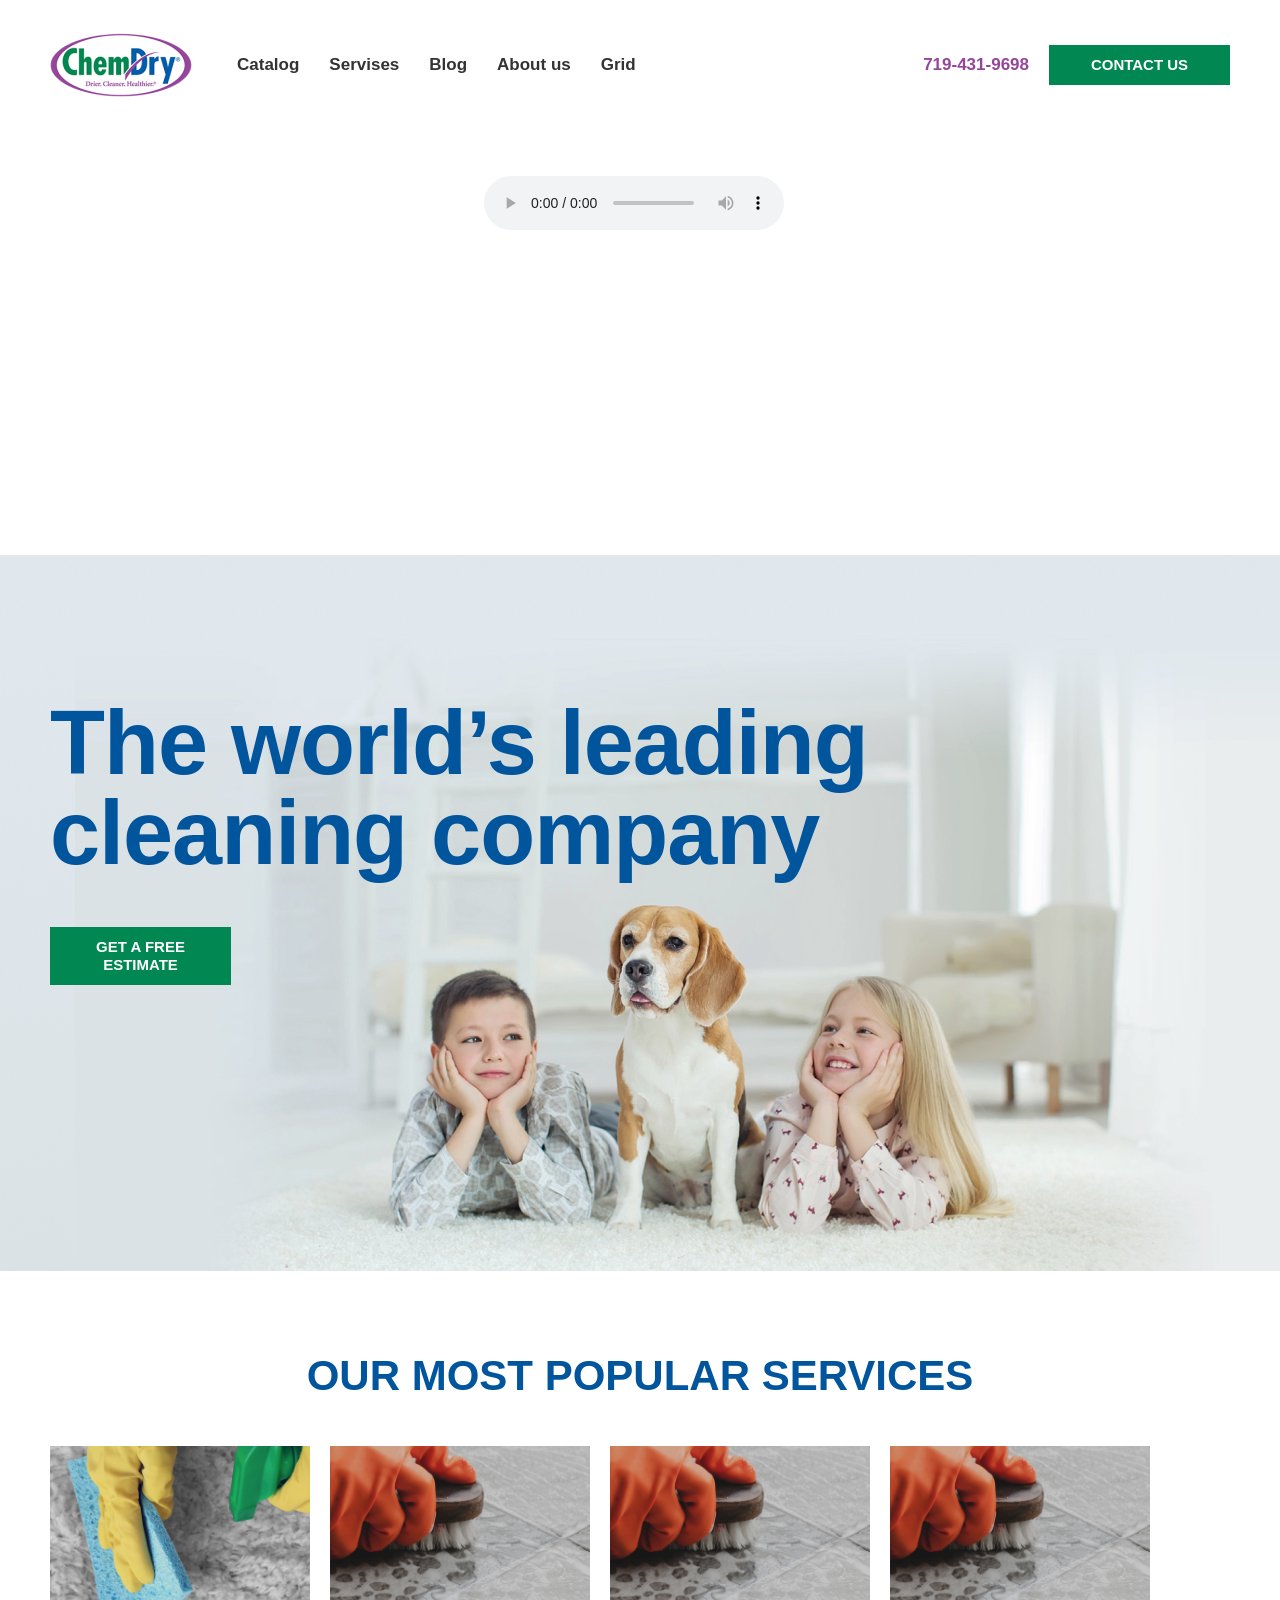
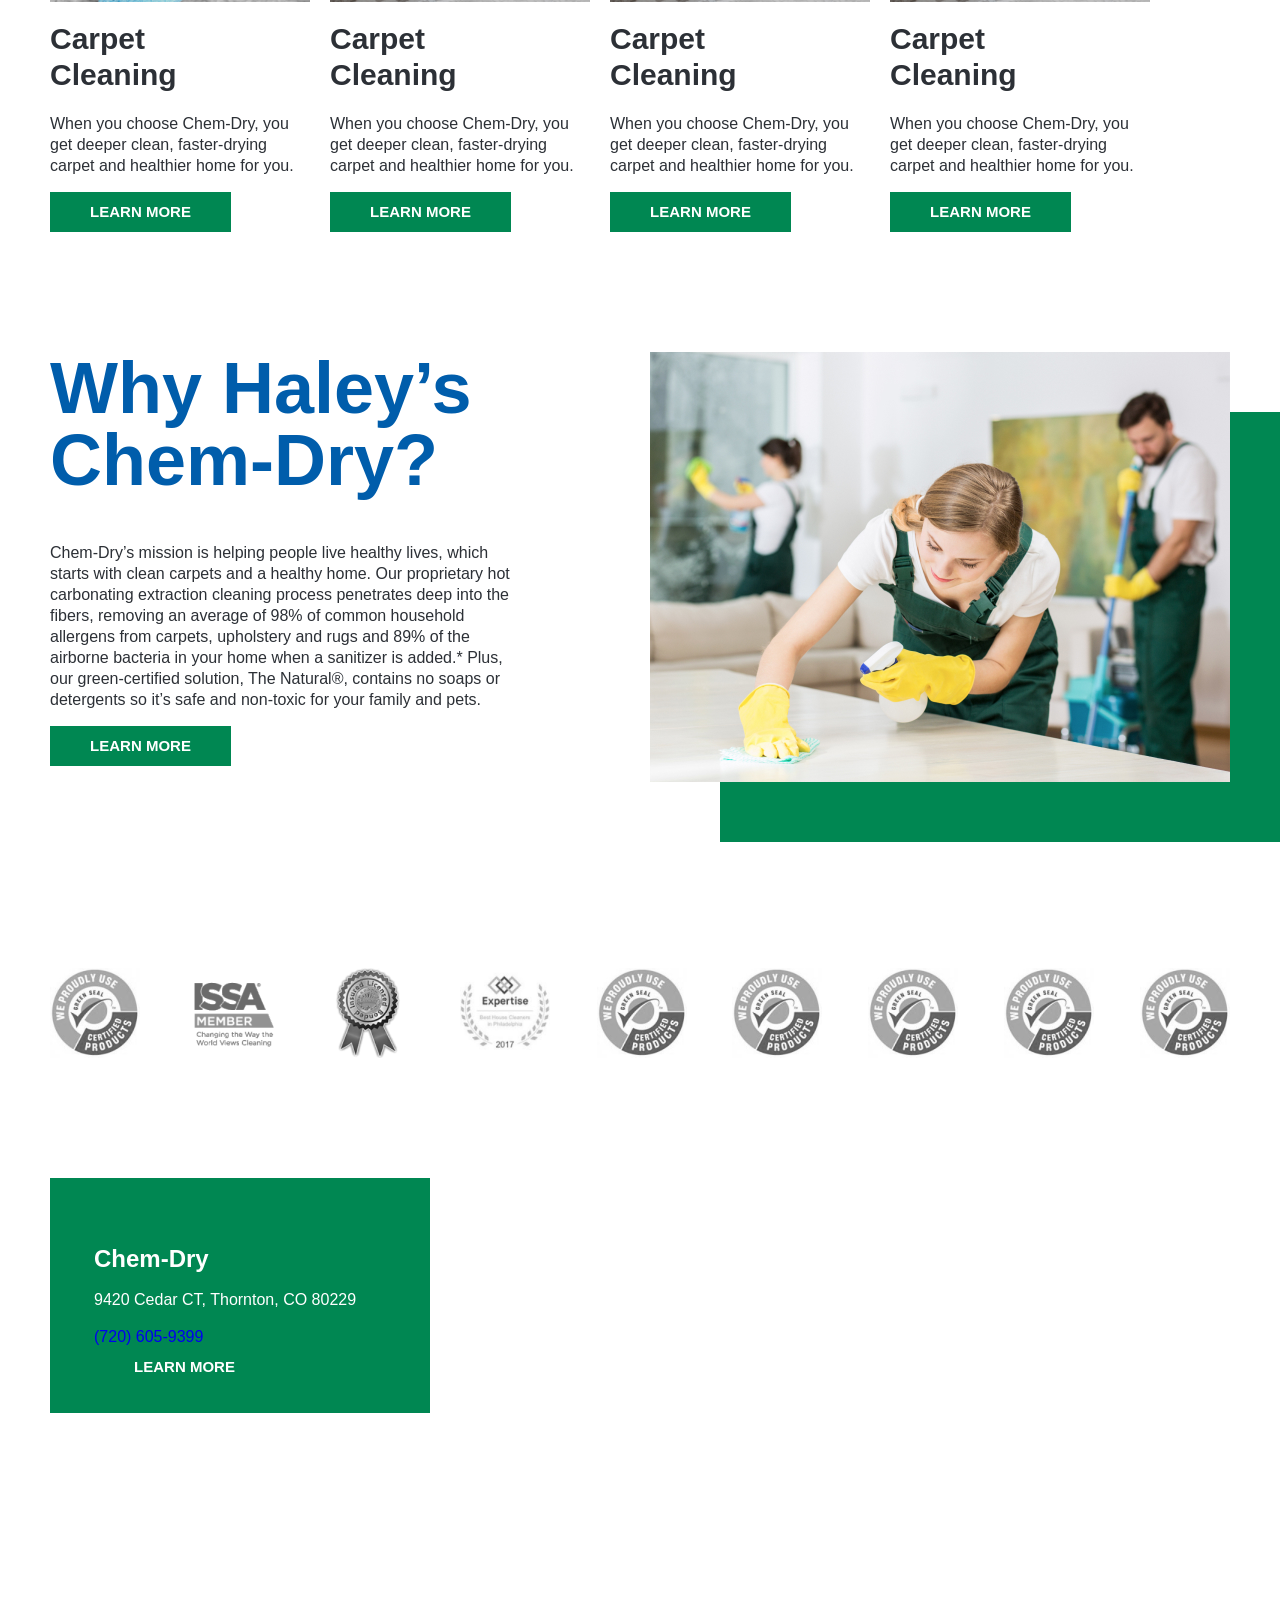
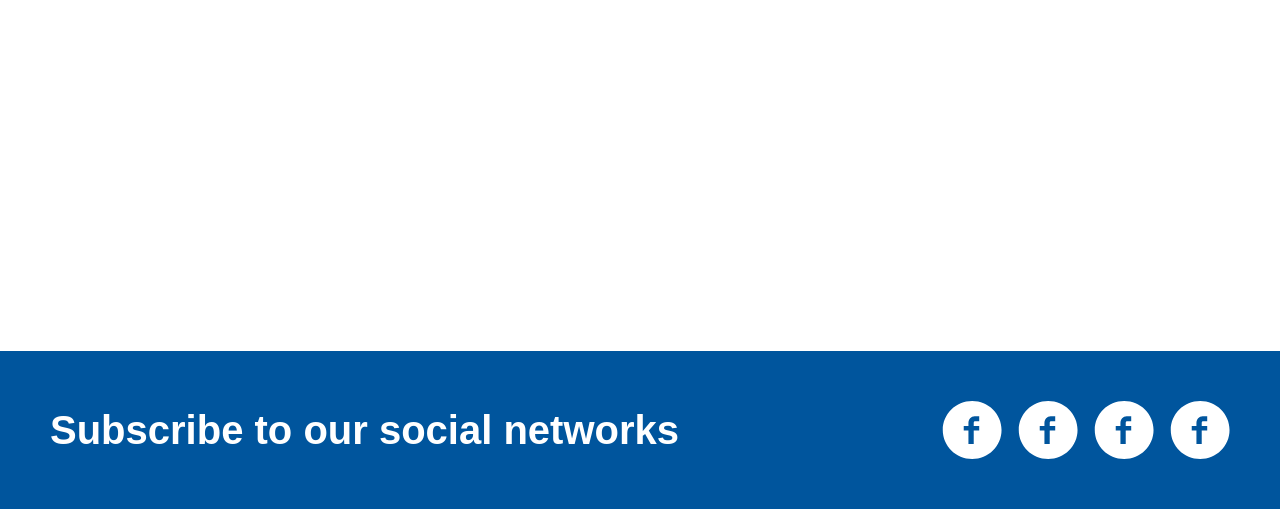
==== index.html @ 9392863a "Pages" ====
<!doctype html>
<html lang="en" class="no-js">
  <head>
    <meta charset="utf-8">
    <meta name="viewport" content="width=device-width">
    <meta name="google" content="notranslate">
    <meta name="format-detection" content="telephone=no">
    <title>DL Academy Проект учебный Верстка Тольятти</title>
    <meta name="description" content="Верстка выполнена студентами самостоятельно с помощью технологий HTML, Scss, Js, Gulp">
    <meta name="keywords" content="Frontend, javascript, gulp, css, html, scss, svg, animation">
    <script>
      var docElement = document.documentElement;
      docElement.className = docElement.className.replace(/\bno-js\b/, '') + ' js';
    </script>
    
    <link rel="stylesheet" href="css/style.min.css?v=1667316210185">

  </head>
  <body>
    
    
    
	<header class="header container">
    <a href="/">
        <img src="img/logo.png" alt="">
    </a>
    <nav class="header__menu">
        <ul class="undotted header__list">
            <li>
                <a href="#" class="header__link">Catalog</a>
            </li>
            <li>
                <a href="#">Servises</a>
            </li>
            <li>
                <a href="#">Blog</a>
            </li>
            <li>
                <a href="#">About us</a>
            </li>
            <li>
                <a href="">Grid</a>
            </li>
        </ul>
    </nav>
    <a href="tel:7194319698" class="header__phone">719-431-9698</a>
    <a href="contact.html" class="button">Contact Us</a>

    <div class="humburger">
        <svg width="24" height="16" viewBox="0 0 24 16" fill="none" xmlns="http://www.w3.org/2000/svg">
            <path d="M0 16H24V13.3333H0V16ZM0 9.33333H24V6.66667H0V9.33333ZM0 0V2.66667H24V0H0Z" fill="#95459A"/>
        </svg>            
    </div>
    
</header>

<div class="mobile-header">

    <div class="mobile-header__wrapper">
        <a href="/">
            <img src="img/logo.png" alt="">
        </a>
        <nav class="mobile-header__menu">
            <ul class="undotted mobile-header__list">
                <li>
                    <a href="#" class="mobile-header__link">Catalog</a>
                </li>
                <li>
                    <a href="#" class="mobile-header__link">Servises</a>
                </li>
                <li>
                    <a href="#" class="mobile-header__link">Blog</a>
                </li>
                <li>
                    <a href="#" class="mobile-header__link">About us</a>
                </li>
            </ul>
        </nav>
        <a href="tel:7194319698" class="mobile-header__phone">719-431-9698</a>
        <a href="contact.html" class="button">Contact Us</a>
    </div>

    <div class="mobile-header__close">
        <svg width="20" height="20" viewBox="0 0 20 20" fill="none" xmlns="http://www.w3.org/2000/svg">
            <path d="M19.3334 2.54663L17.4534 0.666626L10.0001 8.11996L2.54675 0.666626L0.666748 2.54663L8.12008 9.99996L0.666748 17.4533L2.54675 19.3333L10.0001 11.88L17.4534 19.3333L19.3334 17.4533L11.8801 9.99996L19.3334 2.54663Z" fill="white"/>
            </svg>
            
    </div>

</div>





  <video width="480" height="100" autoplay>
	<source src="./SkyAndCloudsh264.mp4" type="mp4;">
	<source src="https://site.ru/download/video.mov" type="video/mov">
	<source src="https://site.ru/download/video.webm" type="video/webm">
	Тег video не поддерживается вашим браузером.
  </video>
  <audio controls>
	<source src="./audio/audio.mp3" type="audio/mpeg">
	Тег audio не поддерживается вашим браузером.
  </audio>
  <iframe width="560" height="315" src="https://www.youtube.com/embed/_wCXtQcU_6E" title="YouTube video player" frameborder="0" allow="accelerometer; autoplay; clipboard-write; encrypted-media; gyroscope; picture-in-picture" allowfullscreen></iframe>
	<main>
		<section class="banner">
			<div class="container">
				<h1 class="banner-title">The world’s leading cleaning company</h1>
				<button class="button button-secondary banner-js">Get a Free Estimate</button>
			</div>
			
		</section>

		<section class="services container">
			<h2 class="services-title">OUR MOST POPULAR SERVICES</h2>
			<ul class="services-list undotted">
				<li class="services-item">
    <div class="services__img-wrapper">
        <img class="services__img" src="img/services/service1.jpg" alt="">
    </div>
    
    <h3 class="services-heading">Carpet Cleaning</h3>
    <p>When you choose Chem-Dry, you get deeper clean, faster-drying carpet and healthier home for you.
    </p>
    <a href="#" class="button">Learn More</a>
</li>
				<li class="services-item">
    <div class="services__img-wrapper">
        <img class="services__img" src="img/services/service2.jpg" alt="">
    </div>
    
    <h3 class="services-heading">Carpet Cleaning</h3>
    <p>When you choose Chem-Dry, you get deeper clean, faster-drying carpet and healthier home for you.
    </p>
    <a href="#" class="button">Learn More</a>
</li>
				<li class="services-item">
    <div class="services__img-wrapper">
        <img class="services__img" src="img/services/service2.jpg" alt="">
    </div>
    
    <h3 class="services-heading">Carpet Cleaning</h3>
    <p>When you choose Chem-Dry, you get deeper clean, faster-drying carpet and healthier home for you.
    </p>
    <a href="#" class="button">Learn More</a>
</li>
				<li class="services-item">
    <div class="services__img-wrapper">
        <img class="services__img" src="img/services/service2.jpg" alt="">
    </div>
    
    <h3 class="services-heading">Carpet Cleaning</h3>
    <p>When you choose Chem-Dry, you get deeper clean, faster-drying carpet and healthier home for you.
    </p>
    <a href="#" class="button">Learn More</a>
</li>
				
			</ul>
		</section>
		<section class="container about">
			<div class="about-wrapper">
				<h2 class="about-title">Why Haley’s Chem-Dry?</h2>
				<p>Chem-Dry’s mission is helping people live healthy lives, which starts with clean carpets and a healthy
					home.
					Our proprietary hot carbonating extraction cleaning process penetrates deep into the fibers, removing an
					average
					of 98% of common household allergens from carpets, upholstery and rugs and 89% of the airborne bacteria
					in your
					home when a sanitizer is added.* Plus, our green-certified solution, The Natural®, contains no soaps or
					detergents so it’s safe and non-toxic for your family and pets.</p>
				<a href="#" class="button">Learn More</a>
			</div>
			<picture class="about-img">
				<source srcset="img/about-mobile.jpg, img/about-mobile-2x.jpg 2x" media="(max-width:767px)">
				<source srcset="img/about.jpg, img/about2x.jpg 2x" media="(max-width:1023px)">
				<source srcset="img/about.jpg, img/about2x.jpg 2x">
				<img src="img/about.jpg" srcset="img/about.jpg" alt="Chem-Dry’s mission is helping people live healthy lives, which starts with clean carpets and a healthy home.">
			</picture>
			
		</section>

		<section class="awards container">
			<h2 class="hidden">Awards</h2>
			<ul class="undotted awards-list">
				<li>
					<img src="img/awards/brand1.png" alt="Name of company ...">
				</li>
				<li>
					<img src="img/awards/brand2.png" alt="Name of company ...">
				</li>
				<li>
					<img src="img/awards/brand3.png" alt="Name of company ...">
				</li>
				<li>
					<img src="img/awards/brand4.png" alt="Name of company ...">
				</li>
				<li>
					<img src="img/awards/brand1.png" alt="Name of company ...">
				</li>
				<li>
					<img src="img/awards/brand1.png" alt="Name of company ...">
				</li>
				<li>
					<img src="img/awards/brand1.png" alt="Name of company ...">
				</li>
				<li>
					<img src="img/awards/brand1.png" alt="Name of company ...">
				</li>
				<li>
					<img src="img/awards/brand1.png" alt="Name of company ...">
				</li>
			</ul>
		</section>
	</main>

  <article class="map">
    <div class="container">
        <div class="map-wrapper">
            <h2>Chem-Dry</h2>
            <p>9420 Cedar CT, Thornton, CO 80229</p>
            <a href="tel:7206059399">(720) 605-9399</a>
            <a href="#" class="button button-secondary">Learn More</a>
        </div>
        
    </div>
    
    <iframe src="https://yandex.ru/map-widget/v1/?um=constructor%3A1506ad5c35d73c34fd854c802fcb09a87e5e4b16d029e3275f307c624e42592e&amp;source=constructor" width="500" height="400" frameborder="0"></iframe>
</article>

  <footer class="footer">
  <div class="container footer-wrapper">
    <p>Subscribe to our social networks</p>
    <ul class="undotted footer-social">
      <li>
        <a href="#">
          <img src="img/fb.svg" alt="">
        </a>
      </li>
      <li>
        <a href="#">
          <img src="img/fb.svg" alt="">
        </a>
      </li>
      <li>
        <a href="#">
          <img src="img/fb.svg" alt="">
        </a>
      </li>
      <li>
        <a href="#">
          <img src="img/fb.svg" alt="">
        </a>
      </li>
    </ul>
  </div>
  
</footer>


	<section class="popup">
		<h2 class="hidden">Modal Block</h2>
		<form action="#" class="popup-form">
			<div class="field-2-column">
				<div class="label-wrapper">
					<label for="input-name" class="">Name</label>
					<input type="text" id="input-name" class="" placeholder="Ivan Ivanov">
				</div>
				<div class="label-wrapper">
					<label for="input-phone" class="">Phone</label>
					<input type="tel" id="input-phone" class="">
				</div>
			</div>

			<label class="label-wrapper">
				<span>E-mail</span>
				<input type="email" class="" disabled="disabled">
			</label>


			<div class="label-wrapper">
				<label for="textarea">Message</label>
				<textarea name="" id="textarea" cols="30" rows="10"></textarea>
			</div>

			<button type="submit" class="button">SUBMIT</button>

			<button class="popup-close">
				<svg aria-label="close-btn" width="15" height="15" viewBox="0 0 15 15" fill="none" xmlns="http://www.w3.org/2000/svg">
				<path d="M2.21902 14.6113C1.70029 15.1295 0.893368 15.1295 0.374636 14.6113C0.11527 14.3522 -6.13512e-07 14.0355 -5.9841e-07 13.69C-5.83308e-07 13.3445 0.11527 13.0278 0.374636 12.7687L5.64841 7.5L0.374637 2.23127C0.115271 1.97215 -7.23629e-08 1.65547 -5.72611e-08 1.30998C-4.21593e-08 0.964491 0.115271 0.647806 0.374637 0.388689C0.893369 -0.129545 1.70029 -0.129545 2.21902 0.388689L7.4928 5.65738L12.7666 0.38869C13.2853 -0.129545 14.0922 -0.129545 14.611 0.38869C15.1297 0.906924 15.1297 1.71304 14.611 2.23127L9.33718 7.5L14.611 12.7687C15.1297 13.287 15.1297 14.0931 14.611 14.6113C14.0922 15.1295 13.2853 15.1295 12.7666 14.6113L7.4928 9.34258L2.21902 14.6113Z" fill="#121212"/>
				</svg>
			</button>
		</form>
		
	</section>


    <script src="js/app.js" defer="defer"></script>
  </body>
</html>
---- css/style.min.css ----
html{-webkit-text-size-adjust:none;-moz-text-size-adjust:none;text-size-adjust:none;-webkit-tap-highlight-color:transparent;box-sizing:border-box}*,:after,:before{box-sizing:inherit}body,html{-webkit-font-smoothing:antialiased;-moz-osx-font-smoothing:grayscale;background-color:#fff;color:#151515;font-family:system-ui,-apple-system,BlinkMacSystemFont,Segoe UI,Roboto,Helvetica Neue,Helvetica,Arial,sans-serif,Apple Color Emoji,Segoe UI Emoji,Segoe UI Symbol;height:100%;margin:0;min-height:100%}*{box-sizing:border-box}body{color:#2c3036;font-family:Lato Ps,Arial,sans-serif;font-size:16px;font-weight:400;line-height:21px}img{display:block;max-width:100%}a{text-decoration:none}.container{margin:0 auto;max-width:1180px}@media screen and (max-width:1023px){.container{padding:0 20px}}.undotted{list-style-type:none;margin:0;padding:0}.hidden{font-size:0;line-height:0;width:0}.button{background:#008752;border:none;color:#fff;cursor:pointer;display:block;font-size:15px;font-weight:700;line-height:18px;padding:11px;text-align:center;text-transform:uppercase;transition:.4s;width:181px}.button:hover{background:#26cd8b}.button:active{background:#005232}.button .button-secondary{background:#95459a}.label-wrapper span,label,legend{color:#6b6a6a;font-size:18px;line-height:22px;margin-bottom:6px}input,textarea{background:transparent;border:2px solid #777;color:#797979;font-size:16px;line-height:24px;outline:none;padding:13px 20px;resize:none}input:focus,textarea:focus{border-color:rgba(255,182,18,.5)}input:disabled,textarea:disabled{opacity:.5}textarea{max-height:101px}fieldset{border:none;padding:0}.field-2-column{display:flex;justify-content:space-between}.field-2-column .label-wrapper{width:280px}.label-wrapper{display:flex;flex-direction:column;margin-bottom:20px}.label-wrapper:focus-within label,.label-wrapper:focus-within span{color:#ffb612}.contact-list{display:flex;margin-bottom:20px}input[type=checkbox],input[type=radio]{display:none}.checkbox-label,.radio-label{cursor:pointer;margin-right:33px;padding-left:30px;position:relative}.checkbox-label:after,.checkbox-label:before,.radio-label:after,.radio-label:before{content:"";display:block;position:absolute}.checkbox-label:before:before,.radio-label:before{background:transparent;border:2px solid #777;height:21px;left:0;top:-2px;width:21px}.radio-label:before{background:#fff;border-radius:50%}.checkbox-label:after,.radio-label:after{background:#95459a;height:15px;left:5px;opacity:0;top:3px;width:15px}.radio-label:after{border-radius:50%}.checkbox-input:checked+.checkbox-label:after,.radio-input:checked+.radio-label:after{opacity:1}.checkbox-input:disabled+.checkbox-label,.checkbox-input:disabled+.checkbox-label:before,.radio-input:disabled+.radio-label,.radio-input:disabled+.radio-label:before{opacity:.5}.footer{background:#00559d;color:#fff;font-size:40px;font-weight:900;line-height:130%}.footer p{margin:0}.footer .footer-wrapper{align-items:center;display:flex;justify-content:space-between;padding:50px 0}.footer .footer-social{display:flex}.footer .footer-social li{margin-left:16px}.header{align-items:center;display:flex;gap:20px;margin-bottom:33px;margin-top:33px}@media screen and (max-width:768px){.header{justify-content:space-between}}.header__menu{margin:0 auto 0 25px}@media screen and (max-width:768px){.header__menu{display:none}}.header__menu a{color:#333;margin-right:30px}.header__list,.mobile-header__list,.mobile-header__phone{display:flex;font-size:17px;font-weight:700;line-height:20px}.header__phone{color:#95459a;font-size:17px;font-weight:800;line-height:20px}@media screen and (max-width:768px){.header .button{display:none}}.humburger{display:none}@media screen and (max-width:768px){.humburger{display:block}}.mobile-header{background:rgba(149,69,154,.9);display:none;height:100%;left:0;position:fixed;top:0;transform:translateX(-1000px);transition:.4s;width:100%}.mobile-header__open{display:block;transform:translateX(0)}.mobile-header__close{position:absolute;right:10%;top:24px}.mobile-header__wrapper{background:#eee;box-shadow:3px 0 6px rgba(0,0,0,.25);display:flex;flex-direction:column;height:100%;padding:20px;width:80%}.mobile-header__menu{margin:25px 0 auto}.mobile-header__list{display:flex;flex-direction:column;font-size:20px;line-height:24px}.mobile-header__list li{margin-bottom:25px}.map{overflow:hidden;position:relative}.map .container{padding:40px 0 133px}.map-wrapper{background:#008752;color:#fff;padding:50px 44px 26px;position:relative;width:380px;z-index:1}.map-img{left:0;position:absolute;top:0;width:100%}.grid{display:grid;grid-template-columns:repeat(10,1fr);grid-template-rows:repeat(6,150px)}.grid__box{align-items:center;color:#fff;display:flex;justify-content:center}.grid__box_1{background:#a322f1;grid-column:1/6;grid-row:1/3}.grid__box_2{background:#c4c4c4;grid-column:6/11;grid-row:1/3}.grid__box_3{background:#22ccf1;grid-column:1/3;grid-row:3/4}.grid__box_4{background:#f19e22;grid-column:3/8;grid-row:3/4}.grid__box_5{background:#ef6a6a;grid-column:8/11;grid-row:3/7}.grid__box_6{background:#008752;grid-column:1/8;grid-row:4/7}.svg{bottom:50px;cursor:pointer;position:fixed;right:50px}.svg .eye-one,.svg .eye-one_mini,.svg .eye-two,.svg .eye-two_mini,.svg .eyebrow-one,.svg .eyebrow-two{transition:.4s}.svg:hover .eyebrow-one{transform:translateY(-1px)}.svg:hover .eye-one,.svg:hover .eye-one_mini,.svg:hover .eye-two,.svg:hover .eye-two_mini{transform:translateY(2px)}.svg:active .eyebrow-one{transform:translateY(1px)}.svg:active .eyebrow-two{transform:translateY(-2px)}.svg:active .eye-one,.svg:active .eye-one_mini{transform:translate(-4px,-2px)}.svg:active .eye-two,.svg:active .eye-two_mini{transform:translateY(-2px)}@-webkit-keyframes chat{to{max-height:500px}}@keyframes chat{to{max-height:500px}}.chat{background:#fff;bottom:100px;box-shadow:0 0 30px rgba(0,0,0,.35);height:488px;overflow:hidden;position:fixed;right:50px;width:300px}.chat__header{background:#f6f6f8;border-bottom:1px solid #d9d9d8;padding:15px;position:relative;position:absolute;width:100%}.chat__title{color:#27253f;font-size:18px;font-weight:700;line-height:22px;margin:0}.chat__desc{color:#6b6a6a;font-size:12px;line-height:14px}.chat__close{position:absolute;right:15px;top:15px}.chat__content{display:flex;flex-direction:column;height:100%;justify-content:flex-end}.chat__message-container{-webkit-animation:chat 2s forwards;animation:chat 2s forwards;max-height:0}.chat__message-container:first-child{-webkit-animation-delay:1s;animation-delay:1s}.chat__message-container:nth-child(2){-webkit-animation-delay:2s;animation-delay:2s}.chat__message-container:nth-child(3){-webkit-animation-delay:3s;animation-delay:3s}.chat__message-container:nth-child(4){-webkit-animation-delay:4s;animation-delay:4s}.chat__message-container:nth-child(5){-webkit-animation-delay:5s;animation-delay:5s}.chat__message-container:nth-child(6){-webkit-animation-delay:6s;animation-delay:6s}.chat__message-container:nth-child(7){-webkit-animation-delay:7s;animation-delay:7s}.chat__message-container:nth-child(8){-webkit-animation-delay:8s;animation-delay:8s}.chat__message{border-radius:10px;color:#27253f;font-size:14px;line-height:17px;padding:8px 10px;position:relative;width:75%}.chat__message:after{bottom:0;content:"";display:block;height:10px;position:absolute;width:10px}.chat__message_right{background:#2198f4;color:#fff;margin:0 15px 15px auto}.chat__message_right:after{background:url(../img/blue-tail.png) no-repeat;right:-6px}.chat__message_left{background:#e4e3e8;margin:0 auto 15px 15px}.chat__message_left:after{background:url(../img/gray-tail.png) no-repeat;left:-6px}.contact-title{color:#00559d;font-size:50px;font-weight:900;line-height:97.2%;margin:15px 0 60px;text-align:center}.contact-form{background:#eee;margin:0 auto 80px;padding:50px 100px;width:780px}.banner{background-color:#e0e7ed;background-image:url(../img/fon.jpg);background-position:50%;background-repeat:no-repeat;margin-bottom:80px;padding:143px 0 286px}@media screen and (max-width:1023px){.banner{padding:57px 0 285px}}@media screen and (max-width:767px){.banner{padding:55px 0 376px}}.banner-title{color:#00559d;font-size:90px;font-weight:900;letter-spacing:-1px;line-height:100%;margin:0 0 49px;width:80%}@media screen and (max-width:1023px){.banner-title{font-size:60px;line-height:100%}}@media screen and (max-width:767px){.banner-title{font-size:36px;line-height:110%}}.services{margin-bottom:110px}.services-title{color:#00559d;font-size:42px;font-weight:700;line-height:50px;text-align:center;text-transform:uppercase}@media screen and (max-width:1023px){.services-title{font-size:36px;line-height:43px}}@media screen and (max-width:767px){.services-title{font-size:24px;line-height:29px}}.services__img-wrapper{overflow:hidden;padding-bottom:60%;position:relative}.services__img{left:50%;min-height:100%;position:absolute;top:50%;transform:translate(-50%,-50%);width:100%}.services-list{display:flex;margin:0 -10px}@media screen and (max-width:767px){.services-list{flex-wrap:wrap}}.services-item{max-width:280px;padding:10px}@media screen and (max-width:767px){.services-item{max-width:50%}}.services-heading{color:#2c3036;font-size:30px;font-weight:700;line-height:36px;margin:19px 0 20px;width:70%}.about{align-items:flex-start;display:flex;justify-content:space-between;margin-bottom:186px;position:relative}.about-img{box-shadow:70px 60px 0 #008752}.about-title{color:#005dab;font-size:72px;font-weight:900;line-height:100%;margin:0 0 46px}.about-wrapper{max-width:480px}.about-img{z-index:1}.awards{margin-bottom:80px}.awards-list{display:flex;justify-content:space-between}.popup{align-items:center;background:rgba(149,69,154,.9);bottom:0;display:none;justify-content:center;left:0;position:fixed;right:0;top:0;z-index:2}.popup-open{display:flex}.popup-form{background:#eee;padding:50px;position:relative;width:680px}.popup-close{background:transparent;border:none;cursor:pointer;position:absolute;right:15px;top:15px}@media screen and (min-width:1024px){.about-wrapper{max-width:480px}}@media screen and (min-width:768px) and (max-width:1023px){.about-img{width:45%}.about-wrapper{width:55%}}@media screen and (max-width:1023px){.awards-list{flex-wrap:wrap;justify-content:center;margin:0 -20px}.awards-list li{margin:20px}}@media screen and (max-width:767px){.about{flex-direction:column}.about-wrapper{order:2}.about-img{margin-bottom:80px;order:1}}
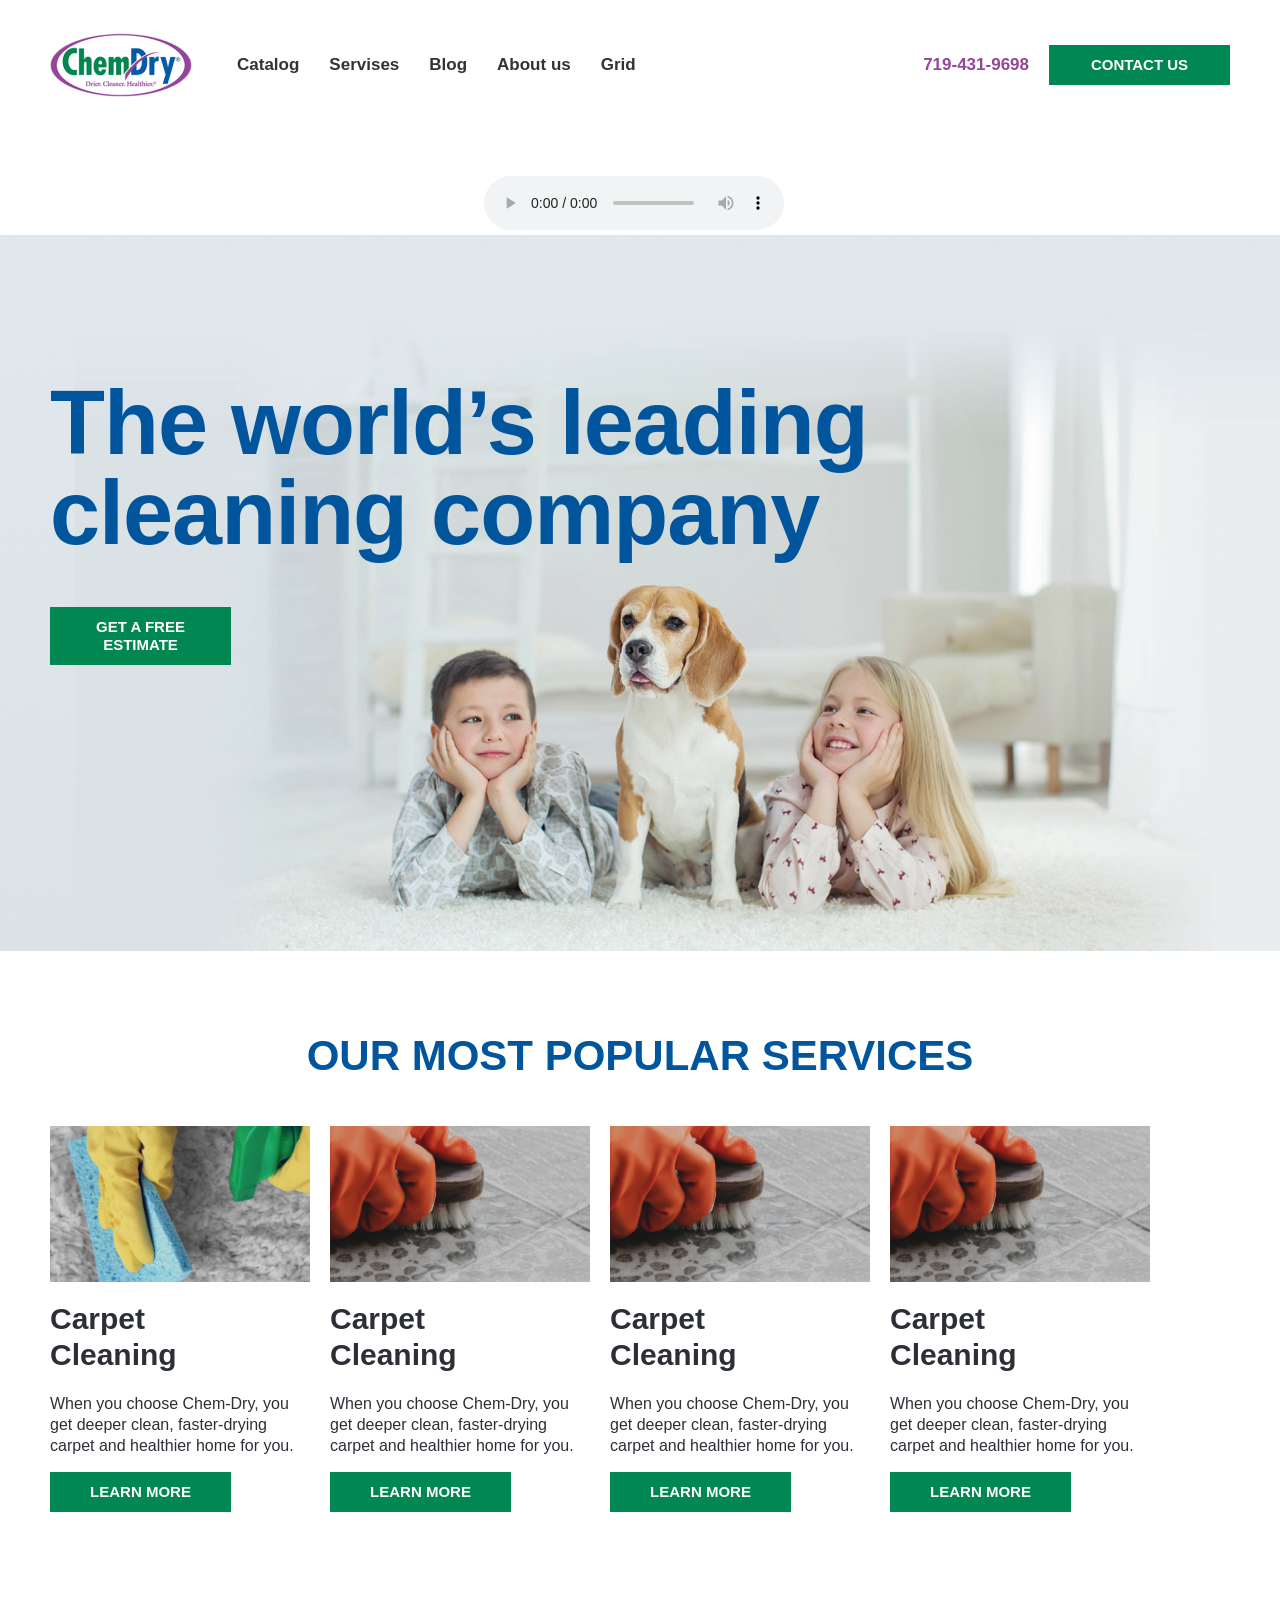
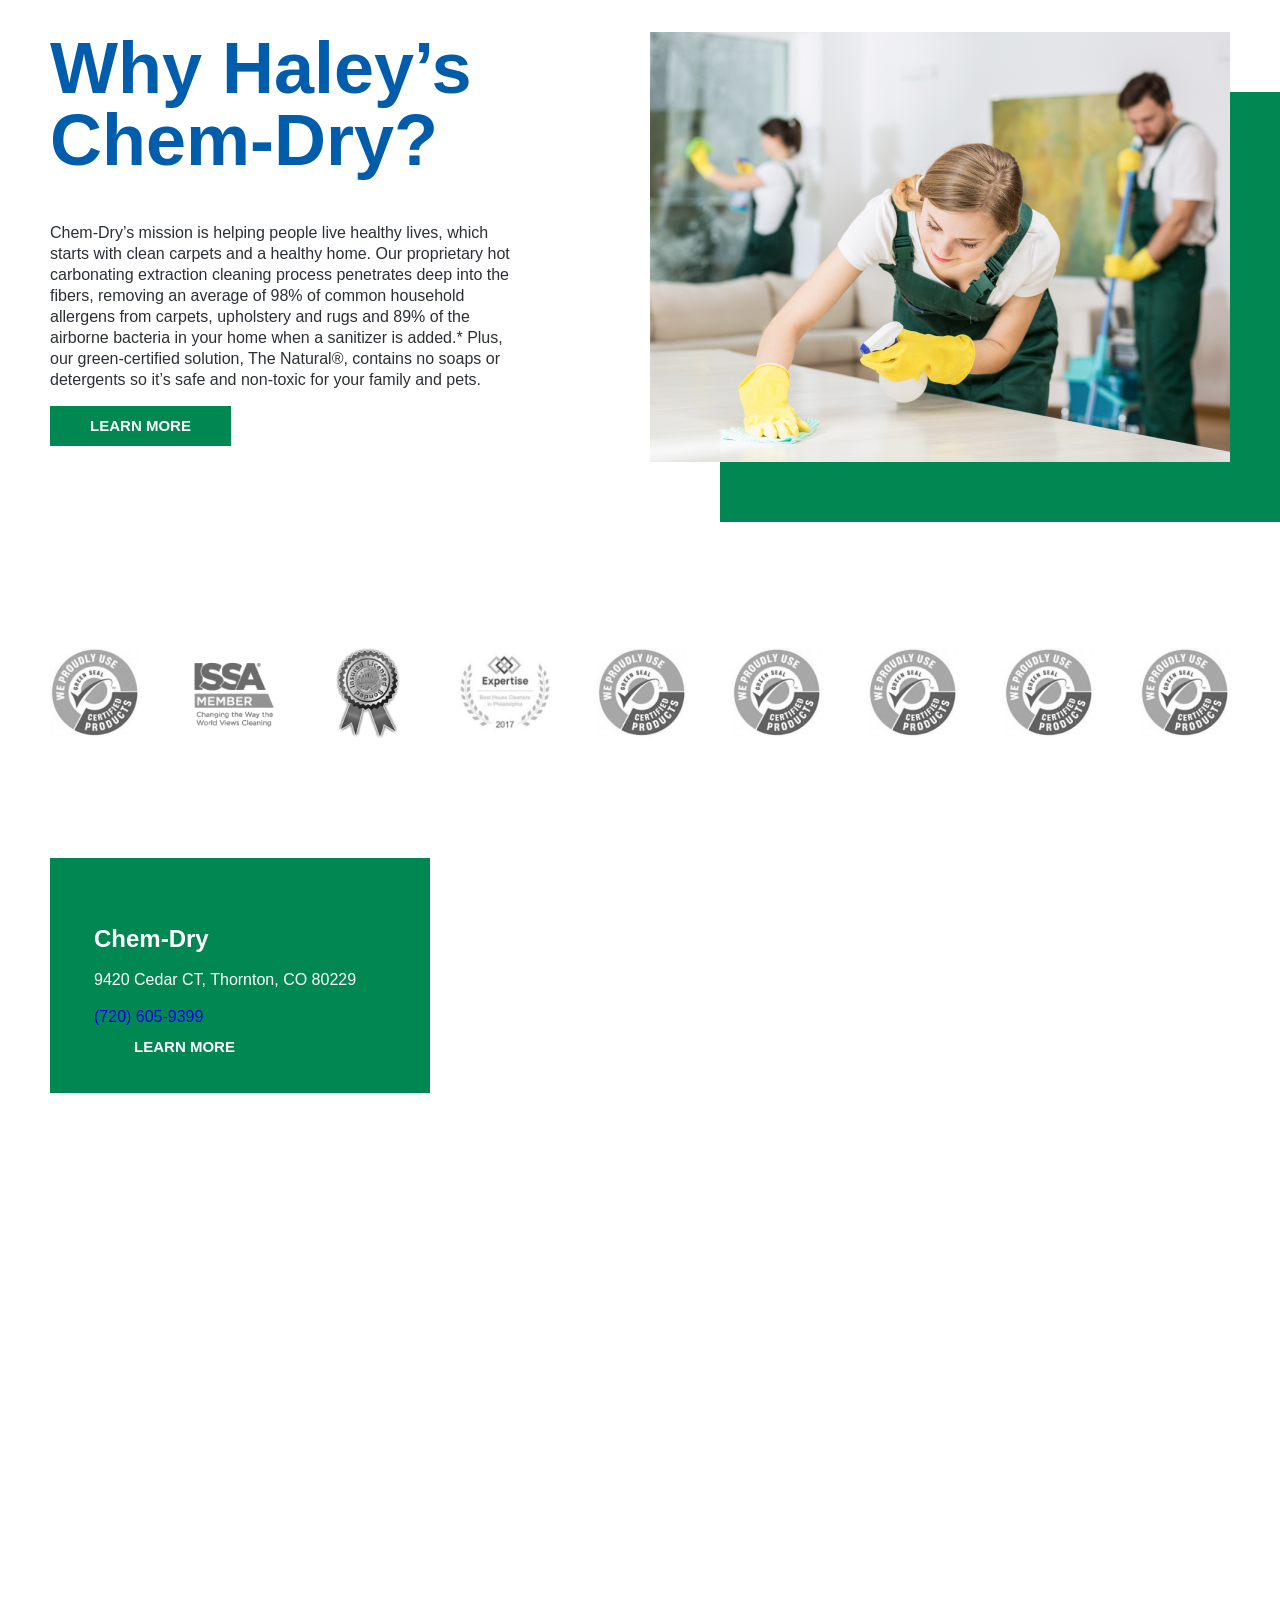
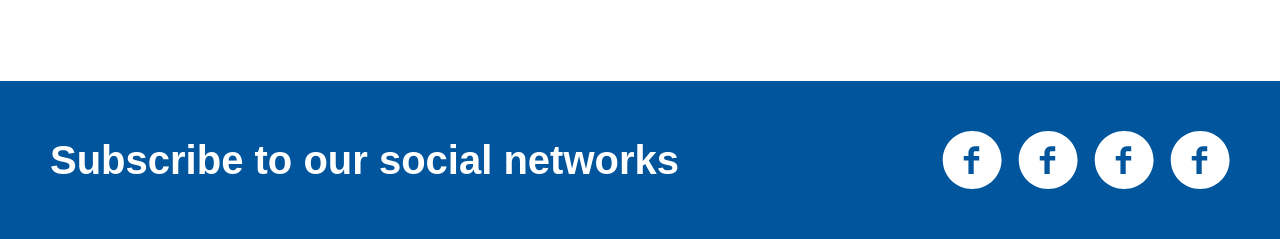
==== commit bd8d7f43: "1234" ====
--- a/index.html
+++ b/index.html
@@ -13,7 +13,7 @@
       docElement.className = docElement.className.replace(/\bno-js\b/, '') + ' js';
     </script>
     
-    <link rel="stylesheet" href="css/style.min.css?v=1667316210185">
+    <link rel="stylesheet" href="css/style.min.css?v=1667317847941">
 
   </head>
   <body>
@@ -103,7 +103,6 @@
 	<source src="./audio/audio.mp3" type="audio/mpeg">
 	Тег audio не поддерживается вашим браузером.
   </audio>
-  <iframe width="560" height="315" src="https://www.youtube.com/embed/_wCXtQcU_6E" title="YouTube video player" frameborder="0" allow="accelerometer; autoplay; clipboard-write; encrypted-media; gyroscope; picture-in-picture" allowfullscreen></iframe>
 	<main>
 		<section class="banner">
 			<div class="container">
@@ -223,11 +222,8 @@
             <a href="tel:7206059399">(720) 605-9399</a>
             <a href="#" class="button button-secondary">Learn More</a>
         </div>
-        
-    </div>
-    
-    <iframe src="https://yandex.ru/map-widget/v1/?um=constructor%3A1506ad5c35d73c34fd854c802fcb09a87e5e4b16d029e3275f307c624e42592e&amp;source=constructor" width="500" height="400" frameborder="0"></iframe>
-</article>
+    </div>
+    <iframe src="https://www.google.com/maps/embed?pb=!1m18!1m12!1m3!1d2372.536972033003!2d49.28814991602592!3d53.51246626995602!2m3!1f0!2f0!3f0!3m2!1i1024!2i768!4f13.1!3m3!1m2!1s0x416879a82611632d%3A0xb18d94ffcf91e387!2zREwgQWNhZGVteSDigJQg0LrRg9GA0YHRiyDQv9GA0L7Qs9GA0LDQvNC80LjRgNC-0LLQsNC90LjRjw!5e0!3m2!1sru!2sru!4v1667317804776!5m2!1sru!2sru" width="600" height="450" style="border:0;" allowfullscreen="" loading="lazy" referrerpolicy="no-referrer-when-downgrade"></iframe></article>
 
   <footer class="footer">
   <div class="container footer-wrapper">
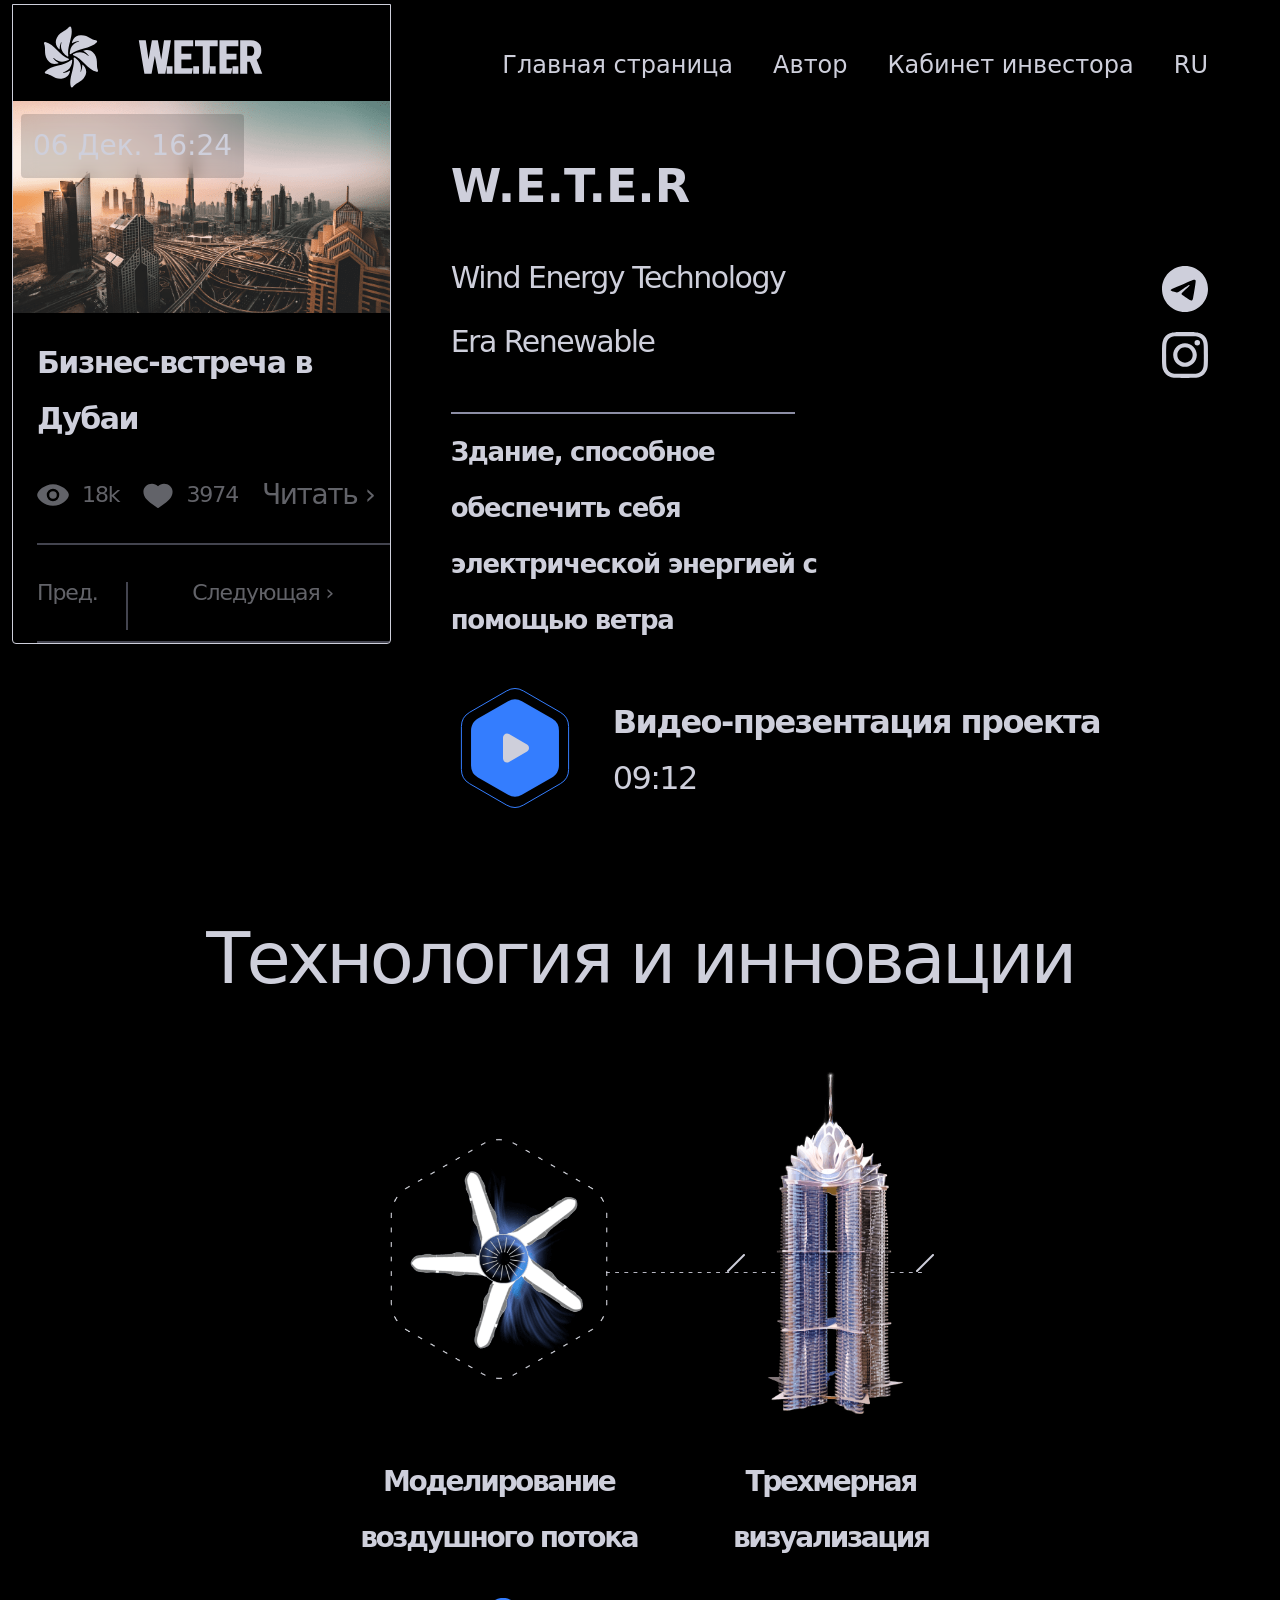
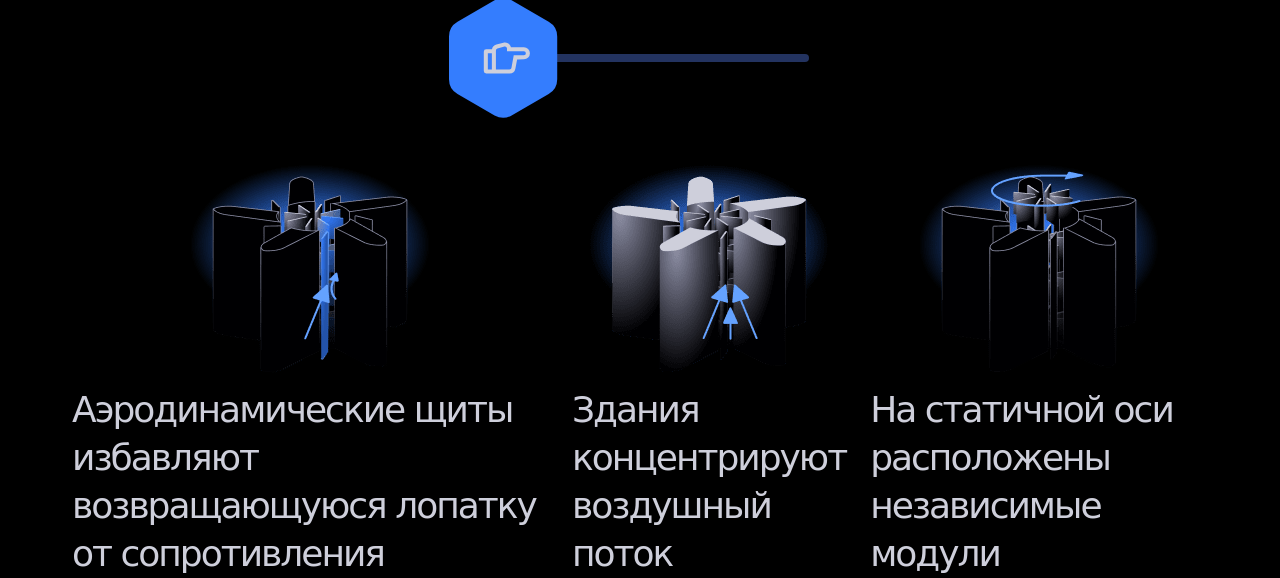
==== commit e21b1fbd: "Add files via upload" ====
--- a/index.html
+++ b/index.html
@@ -2,296 +2,132 @@
 <html lang="en" class="no-js">
   <head>
     <meta charset="utf-8">
-    <meta name="viewport" content="width=device-width">
+    <meta name="viewport" content="width=device-width,initial-scale=0.1">
     <meta name="google" content="notranslate">
     <meta name="format-detection" content="telephone=no">
-    <title>DL Academy Проект учебный Верстка Тольятти</title>
-    <meta name="description" content="Верстка выполнена студентами самостоятельно с помощью технологий HTML, Scss, Js, Gulp">
-    <meta name="keywords" content="Frontend, javascript, gulp, css, html, scss, svg, animation">
+
+    <title>W.E.T.E.R</title>
+    <meta name="description" content="">
+    <meta name="keywords" content="">
+
     <script>
       var docElement = document.documentElement;
       docElement.className = docElement.className.replace(/\bno-js\b/, '') + ' js';
     </script>
+
     
-    <link rel="stylesheet" href="css/style.min.css?v=1667317847941">
+
+    <link rel="stylesheet" href="css/style.min.css?v=1688706337300">
 
   </head>
   <body>
-    
-    
-    
-	<header class="header container">
-    <a href="/">
-        <img src="img/logo.png" alt="">
-    </a>
-    <nav class="header__menu">
-        <ul class="undotted header__list">
-            <li>
-                <a href="#" class="header__link">Catalog</a>
-            </li>
-            <li>
-                <a href="#">Servises</a>
-            </li>
-            <li>
-                <a href="#">Blog</a>
-            </li>
-            <li>
-                <a href="#">About us</a>
-            </li>
-            <li>
-                <a href="">Grid</a>
-            </li>
+    <div class="wrapper">
+      <div class="container top">
+  <div class="top__bg">
+    <img src="../img/hero.png" alt="" class="top__bg-first">
+    <img src="../img/hero-swap.png" alt="" class="top__bg-swap">
+  </div>
+    <header class="container header">
+    <ul class="header__list">
+      <li class="header__list-item header__list-item--logo undotted"><a href="#" class="header__list-link"><img src="./img/logo.svg" alt="bun company W.E.T.E.R" class="header__list-img"></a></li>
+      <li class="header__list-item undotted"><a href="#" class="header__list-link"><img src="./img/logo-text.svg" alt="bun company W.E.T.E.R" class="header__list-img"></a></li>
+      <li class="header__list-item header__list-item--main header__list-item--hidden undotted"><a href="#" class="header__list-link">Главная страница</a></li>
+      <li class="header__list-item header__list-item--hidden undotted"><a href="#" class="header__list-link">Автор</a></li>
+      <li class="header__list-item header__list-item--hidden undotted"><a href="#" class="header__list-link">Кабинет инвестора</a></li>
+      <li class="header__list-item header__list-item--hidden undotted"><a href="#" class="header__list-link">RU</a></li>
+      <li class="header__list-item header__list-item header__list-item--btn undotted"><button class="header__list-btn header__list-btn--js"></button></li>
+    </ul>
+  </header>
+    <section class="container main">
+    <div class="news">
+      <div class="news__hero">
+        <p class="news__hero-text">06 Дек. 16:24</p>
+        <img src="./img/tangonan.png" alt="" class="news__hero-img">
+      </div>
+      <div class="news__info">
+        <a href="#" class="news__info-title">Бизнес-встреча в Дубаи</a>
+        <ul class="news__info-list news__info-list--top">
+          <li class="news__info-item undotted"><img src="./img/eye.svg" alt="" class="news__info-img"><a href="#" class="news__info-link">18k</a></li>
+          <li class="news__info-item undotted"><img src="./img/heart.svg" alt="" class="news__info-img"><a href="#" class="news__info-link">3974</a></li>
+          <li class="news__info-item undotted"><a href="#" class="news__info-link news__info-link--read">Читать ›</a></li>
         </ul>
-    </nav>
-    <a href="tel:7194319698" class="header__phone">719-431-9698</a>
-    <a href="contact.html" class="button">Contact Us</a>
-
-    <div class="humburger">
-        <svg width="24" height="16" viewBox="0 0 24 16" fill="none" xmlns="http://www.w3.org/2000/svg">
-            <path d="M0 16H24V13.3333H0V16ZM0 9.33333H24V6.66667H0V9.33333ZM0 0V2.66667H24V0H0Z" fill="#95459A"/>
-        </svg>            
+        <ul class="news__info-list news__info-list--nav">
+          <li class="news__info-item--prev undotted"><a href="#" class="news__info-link news__info-link--prev">Пред.</a></li>
+          <li class="news__info-item--next undotted"><a href="#" class="news__info-link">Следующая ›</a></li>
+        </ul>
+      </div>
     </div>
-    
-</header>
-
-<div class="mobile-header">
-
-    <div class="mobile-header__wrapper">
-        <a href="/">
-            <img src="img/logo.png" alt="">
-        </a>
-        <nav class="mobile-header__menu">
-            <ul class="undotted mobile-header__list">
-                <li>
-                    <a href="#" class="mobile-header__link">Catalog</a>
-                </li>
-                <li>
-                    <a href="#" class="mobile-header__link">Servises</a>
-                </li>
-                <li>
-                    <a href="#" class="mobile-header__link">Blog</a>
-                </li>
-                <li>
-                    <a href="#" class="mobile-header__link">About us</a>
-                </li>
-            </ul>
-        </nav>
-        <a href="tel:7194319698" class="mobile-header__phone">719-431-9698</a>
-        <a href="contact.html" class="button">Contact Us</a>
+    <div class="banner">
+      <div class="banner__top">
+        <div>
+          <p class="banner__text">W.E.T.E.R</p>
+          <h1 class="banner__title">Wind Energy Technology
+            Era Renewable</h1>
+          <p class="banner__subtext">Здание, способное обеспечить себя электрической энергией с помощью ветра</p>
+        </div>
+        <div class="banner__social">
+          <a class="banner__social-link" href="#"><img src="./img/tg.svg" alt="" class="banner__social-img"></a>
+          <a class="banner__social-link" href="#"><img src="./img/inst.svg" alt="" class="banner__social-img"></a>
+        </div>
+      </div>
+      <div class="banner__play">
+        <a href="https://www.youtube.com/watch?v=URt5RjFAYaA&list=TLGG7E_F9DtfyJAxOTA2MjAyMw"><img src="./img/play.svg" alt=""></a>
+        <ul class="banner__play-list">
+          <li class="banner__play-item undotted"><p class="banner__play-text">Видео-презентация проекта</p></li>
+          <li class="banner__play-item undotted"><p class="banner__play-text banner__play-text--time">09:12</p></li>
+        </ul>
+      </div>
     </div>
-
-    <div class="mobile-header__close">
-        <svg width="20" height="20" viewBox="0 0 20 20" fill="none" xmlns="http://www.w3.org/2000/svg">
-            <path d="M19.3334 2.54663L17.4534 0.666626L10.0001 8.11996L2.54675 0.666626L0.666748 2.54663L8.12008 9.99996L0.666748 17.4533L2.54675 19.3333L10.0001 11.88L17.4534 19.3333L19.3334 17.4533L11.8801 9.99996L19.3334 2.54663Z" fill="white"/>
-            </svg>
-            
-    </div>
-
-</div>
-
-
-
-
-
-  <video width="480" height="100" autoplay>
-	<source src="./SkyAndCloudsh264.mp4" type="mp4;">
-	<source src="https://site.ru/download/video.mov" type="video/mov">
-	<source src="https://site.ru/download/video.webm" type="video/webm">
-	Тег video не поддерживается вашим браузером.
-  </video>
-  <audio controls>
-	<source src="./audio/audio.mp3" type="audio/mpeg">
-	Тег audio не поддерживается вашим браузером.
-  </audio>
-	<main>
-		<section class="banner">
-			<div class="container">
-				<h1 class="banner-title">The world’s leading cleaning company</h1>
-				<button class="button button-secondary banner-js">Get a Free Estimate</button>
-			</div>
-			
-		</section>
-
-		<section class="services container">
-			<h2 class="services-title">OUR MOST POPULAR SERVICES</h2>
-			<ul class="services-list undotted">
-				<li class="services-item">
-    <div class="services__img-wrapper">
-        <img class="services__img" src="img/services/service1.jpg" alt="">
-    </div>
-    
-    <h3 class="services-heading">Carpet Cleaning</h3>
-    <p>When you choose Chem-Dry, you get deeper clean, faster-drying carpet and healthier home for you.
-    </p>
-    <a href="#" class="button">Learn More</a>
-</li>
-				<li class="services-item">
-    <div class="services__img-wrapper">
-        <img class="services__img" src="img/services/service2.jpg" alt="">
-    </div>
-    
-    <h3 class="services-heading">Carpet Cleaning</h3>
-    <p>When you choose Chem-Dry, you get deeper clean, faster-drying carpet and healthier home for you.
-    </p>
-    <a href="#" class="button">Learn More</a>
-</li>
-				<li class="services-item">
-    <div class="services__img-wrapper">
-        <img class="services__img" src="img/services/service2.jpg" alt="">
-    </div>
-    
-    <h3 class="services-heading">Carpet Cleaning</h3>
-    <p>When you choose Chem-Dry, you get deeper clean, faster-drying carpet and healthier home for you.
-    </p>
-    <a href="#" class="button">Learn More</a>
-</li>
-				<li class="services-item">
-    <div class="services__img-wrapper">
-        <img class="services__img" src="img/services/service2.jpg" alt="">
-    </div>
-    
-    <h3 class="services-heading">Carpet Cleaning</h3>
-    <p>When you choose Chem-Dry, you get deeper clean, faster-drying carpet and healthier home for you.
-    </p>
-    <a href="#" class="button">Learn More</a>
-</li>
-				
-			</ul>
-		</section>
-		<section class="container about">
-			<div class="about-wrapper">
-				<h2 class="about-title">Why Haley’s Chem-Dry?</h2>
-				<p>Chem-Dry’s mission is helping people live healthy lives, which starts with clean carpets and a healthy
-					home.
-					Our proprietary hot carbonating extraction cleaning process penetrates deep into the fibers, removing an
-					average
-					of 98% of common household allergens from carpets, upholstery and rugs and 89% of the airborne bacteria
-					in your
-					home when a sanitizer is added.* Plus, our green-certified solution, The Natural®, contains no soaps or
-					detergents so it’s safe and non-toxic for your family and pets.</p>
-				<a href="#" class="button">Learn More</a>
-			</div>
-			<picture class="about-img">
-				<source srcset="img/about-mobile.jpg, img/about-mobile-2x.jpg 2x" media="(max-width:767px)">
-				<source srcset="img/about.jpg, img/about2x.jpg 2x" media="(max-width:1023px)">
-				<source srcset="img/about.jpg, img/about2x.jpg 2x">
-				<img src="img/about.jpg" srcset="img/about.jpg" alt="Chem-Dry’s mission is helping people live healthy lives, which starts with clean carpets and a healthy home.">
-			</picture>
-			
-		</section>
-
-		<section class="awards container">
-			<h2 class="hidden">Awards</h2>
-			<ul class="undotted awards-list">
-				<li>
-					<img src="img/awards/brand1.png" alt="Name of company ...">
-				</li>
-				<li>
-					<img src="img/awards/brand2.png" alt="Name of company ...">
-				</li>
-				<li>
-					<img src="img/awards/brand3.png" alt="Name of company ...">
-				</li>
-				<li>
-					<img src="img/awards/brand4.png" alt="Name of company ...">
-				</li>
-				<li>
-					<img src="img/awards/brand1.png" alt="Name of company ...">
-				</li>
-				<li>
-					<img src="img/awards/brand1.png" alt="Name of company ...">
-				</li>
-				<li>
-					<img src="img/awards/brand1.png" alt="Name of company ...">
-				</li>
-				<li>
-					<img src="img/awards/brand1.png" alt="Name of company ...">
-				</li>
-				<li>
-					<img src="img/awards/brand1.png" alt="Name of company ...">
-				</li>
-			</ul>
-		</section>
-	</main>
-
-  <article class="map">
-    <div class="container">
-        <div class="map-wrapper">
-            <h2>Chem-Dry</h2>
-            <p>9420 Cedar CT, Thornton, CO 80229</p>
-            <a href="tel:7206059399">(720) 605-9399</a>
-            <a href="#" class="button button-secondary">Learn More</a>
+  </section>
+  </div>
+      <main>
+        <section class="demonstration">
+    <h2 class="demonstration__title">Технология и инновации</h2>
+    <ul class="demonstration__list">
+      <li class="demonstration__list-item undotted">
+        <div class="demonstration__list-inner">
+          <img src="./img/propeller.png" alt="" class="demonstration__list-img demonstration__list-img--propeller">
+          <img src="./img/dotted.svg" alt="" class="demonstration__list-img demonstration__list-img--dotted">
         </div>
-    </div>
-    <iframe src="https://www.google.com/maps/embed?pb=!1m18!1m12!1m3!1d2372.536972033003!2d49.28814991602592!3d53.51246626995602!2m3!1f0!2f0!3f0!3m2!1i1024!2i768!4f13.1!3m3!1m2!1s0x416879a82611632d%3A0xb18d94ffcf91e387!2zREwgQWNhZGVteSDigJQg0LrRg9GA0YHRiyDQv9GA0L7Qs9GA0LDQvNC80LjRgNC-0LLQsNC90LjRjw!5e0!3m2!1sru!2sru!4v1667317804776!5m2!1sru!2sru" width="600" height="450" style="border:0;" allowfullscreen="" loading="lazy" referrerpolicy="no-referrer-when-downgrade"></iframe></article>
-
-  <footer class="footer">
-  <div class="container footer-wrapper">
-    <p>Subscribe to our social networks</p>
-    <ul class="undotted footer-social">
-      <li>
-        <a href="#">
-          <img src="img/fb.svg" alt="">
-        </a>
+        <p class="demonstration__list-text">Моделирование воздушного потока</p>
       </li>
-      <li>
-        <a href="#">
-          <img src="img/fb.svg" alt="">
-        </a>
-      </li>
-      <li>
-        <a href="#">
-          <img src="img/fb.svg" alt="">
-        </a>
-      </li>
-      <li>
-        <a href="#">
-          <img src="img/fb.svg" alt="">
-        </a>
+      <li class="demonstration__list-item undotted">
+        <div class="demonstration__list-inner">
+          <img src="./img/swif-left.svg" alt="">
+          <img src="./img/building.png" alt="" class="demonstration__list-img demonstration__list-img--building">
+          <img src="./img/swif-right.svg" alt="">
+        </div>
+        <p class="demonstration__list-text">Трехмерная визуализация</p>
       </li>
     </ul>
-  </div>
-  
-</footer>
-
-
-	<section class="popup">
-		<h2 class="hidden">Modal Block</h2>
-		<form action="#" class="popup-form">
-			<div class="field-2-column">
-				<div class="label-wrapper">
-					<label for="input-name" class="">Name</label>
-					<input type="text" id="input-name" class="" placeholder="Ivan Ivanov">
-				</div>
-				<div class="label-wrapper">
-					<label for="input-phone" class="">Phone</label>
-					<input type="tel" id="input-phone" class="">
-				</div>
-			</div>
-
-			<label class="label-wrapper">
-				<span>E-mail</span>
-				<input type="email" class="" disabled="disabled">
-			</label>
-
-
-			<div class="label-wrapper">
-				<label for="textarea">Message</label>
-				<textarea name="" id="textarea" cols="30" rows="10"></textarea>
-			</div>
-
-			<button type="submit" class="button">SUBMIT</button>
-
-			<button class="popup-close">
-				<svg aria-label="close-btn" width="15" height="15" viewBox="0 0 15 15" fill="none" xmlns="http://www.w3.org/2000/svg">
-				<path d="M2.21902 14.6113C1.70029 15.1295 0.893368 15.1295 0.374636 14.6113C0.11527 14.3522 -6.13512e-07 14.0355 -5.9841e-07 13.69C-5.83308e-07 13.3445 0.11527 13.0278 0.374636 12.7687L5.64841 7.5L0.374637 2.23127C0.115271 1.97215 -7.23629e-08 1.65547 -5.72611e-08 1.30998C-4.21593e-08 0.964491 0.115271 0.647806 0.374637 0.388689C0.893369 -0.129545 1.70029 -0.129545 2.21902 0.388689L7.4928 5.65738L12.7666 0.38869C13.2853 -0.129545 14.0922 -0.129545 14.611 0.38869C15.1297 0.906924 15.1297 1.71304 14.611 2.23127L9.33718 7.5L14.611 12.7687C15.1297 13.287 15.1297 14.0931 14.611 14.6113C14.0922 15.1295 13.2853 15.1295 12.7666 14.6113L7.4928 9.34258L2.21902 14.6113Z" fill="#121212"/>
-				</svg>
-			</button>
-		</form>
-		
-	</section>
-
-
+    <div class="demonstration__slide">
+      <div class="demonstration__slide-track"></div>
+      <div class="demonstration__slide-wrapper">
+        <div class="demonstration__slide-inner">
+          <img src="./img/hexagon.svg" alt="" class="demonstration__slide-hexagon">
+          <img src="./img/Finger.svg" alt="" class="demonstration__slide-finger">
+        </div>
+      </div>
+    </div>
+  </section>
+        <section class="container illustration">
+    <ul class="illustration__list">
+      <li class="illustration__list-item undotted">
+        <img src="./img/Illustration.png" alt="" class="illustration__list-img">
+        <p class="illustration__list-text">Аэродинамические щиты избавляют возвращающуюся лопатку от сопротивления</p>
+      </li>
+      <li class="illustration__list-item undotted">
+        <img src="./img/Illustration2.png" alt="" class="illustration__list-img">
+        <p class="illustration__list-text">Здания концентрируют воздушный поток</p>
+      </li>
+      <li class="illustration__list-item undotted">
+        <img src="./img/Illustration3.png" alt="" class="illustration__list-img">
+        <p class="illustration__list-text">На статичной оси расположены независимые модули</p>
+      </li>
+    </ul>
+  </section>
+      </main>
+    </div>
     <script src="js/app.js" defer="defer"></script>
   </body>
 </html>
--- a/css/style.min.css
+++ b/css/style.min.css
@@ -1 +1 @@
-html{-webkit-text-size-adjust:none;-moz-text-size-adjust:none;text-size-adjust:none;-webkit-tap-highlight-color:transparent;box-sizing:border-box}*,:after,:before{box-sizing:inherit}body,html{-webkit-font-smoothing:antialiased;-moz-osx-font-smoothing:grayscale;background-color:#fff;color:#151515;font-family:system-ui,-apple-system,BlinkMacSystemFont,Segoe UI,Roboto,Helvetica Neue,Helvetica,Arial,sans-serif,Apple Color Emoji,Segoe UI Emoji,Segoe UI Symbol;height:100%;margin:0;min-height:100%}*{box-sizing:border-box}body{color:#2c3036;font-family:Lato Ps,Arial,sans-serif;font-size:16px;font-weight:400;line-height:21px}img{display:block;max-width:100%}a{text-decoration:none}.container{margin:0 auto;max-width:1180px}@media screen and (max-width:1023px){.container{padding:0 20px}}.undotted{list-style-type:none;margin:0;padding:0}.hidden{font-size:0;line-height:0;width:0}.button{background:#008752;border:none;color:#fff;cursor:pointer;display:block;font-size:15px;font-weight:700;line-height:18px;padding:11px;text-align:center;text-transform:uppercase;transition:.4s;width:181px}.button:hover{background:#26cd8b}.button:active{background:#005232}.button .button-secondary{background:#95459a}.label-wrapper span,label,legend{color:#6b6a6a;font-size:18px;line-height:22px;margin-bottom:6px}input,textarea{background:transparent;border:2px solid #777;color:#797979;font-size:16px;line-height:24px;outline:none;padding:13px 20px;resize:none}input:focus,textarea:focus{border-color:rgba(255,182,18,.5)}input:disabled,textarea:disabled{opacity:.5}textarea{max-height:101px}fieldset{border:none;padding:0}.field-2-column{display:flex;justify-content:space-between}.field-2-column .label-wrapper{width:280px}.label-wrapper{display:flex;flex-direction:column;margin-bottom:20px}.label-wrapper:focus-within label,.label-wrapper:focus-within span{color:#ffb612}.contact-list{display:flex;margin-bottom:20px}input[type=checkbox],input[type=radio]{display:none}.checkbox-label,.radio-label{cursor:pointer;margin-right:33px;padding-left:30px;position:relative}.checkbox-label:after,.checkbox-label:before,.radio-label:after,.radio-label:before{content:"";display:block;position:absolute}.checkbox-label:before:before,.radio-label:before{background:transparent;border:2px solid #777;height:21px;left:0;top:-2px;width:21px}.radio-label:before{background:#fff;border-radius:50%}.checkbox-label:after,.radio-label:after{background:#95459a;height:15px;left:5px;opacity:0;top:3px;width:15px}.radio-label:after{border-radius:50%}.checkbox-input:checked+.checkbox-label:after,.radio-input:checked+.radio-label:after{opacity:1}.checkbox-input:disabled+.checkbox-label,.checkbox-input:disabled+.checkbox-label:before,.radio-input:disabled+.radio-label,.radio-input:disabled+.radio-label:before{opacity:.5}.footer{background:#00559d;color:#fff;font-size:40px;font-weight:900;line-height:130%}.footer p{margin:0}.footer .footer-wrapper{align-items:center;display:flex;justify-content:space-between;padding:50px 0}.footer .footer-social{display:flex}.footer .footer-social li{margin-left:16px}.header{align-items:center;display:flex;gap:20px;margin-bottom:33px;margin-top:33px}@media screen and (max-width:768px){.header{justify-content:space-between}}.header__menu{margin:0 auto 0 25px}@media screen and (max-width:768px){.header__menu{display:none}}.header__menu a{color:#333;margin-right:30px}.header__list,.mobile-header__list,.mobile-header__phone{display:flex;font-size:17px;font-weight:700;line-height:20px}.header__phone{color:#95459a;font-size:17px;font-weight:800;line-height:20px}@media screen and (max-width:768px){.header .button{display:none}}.humburger{display:none}@media screen and (max-width:768px){.humburger{display:block}}.mobile-header{background:rgba(149,69,154,.9);display:none;height:100%;left:0;position:fixed;top:0;transform:translateX(-1000px);transition:.4s;width:100%}.mobile-header__open{display:block;transform:translateX(0)}.mobile-header__close{position:absolute;right:10%;top:24px}.mobile-header__wrapper{background:#eee;box-shadow:3px 0 6px rgba(0,0,0,.25);display:flex;flex-direction:column;height:100%;padding:20px;width:80%}.mobile-header__menu{margin:25px 0 auto}.mobile-header__list{display:flex;flex-direction:column;font-size:20px;line-height:24px}.mobile-header__list li{margin-bottom:25px}.map{overflow:hidden;position:relative}.map .container{padding:40px 0 133px}.map-wrapper{background:#008752;color:#fff;padding:50px 44px 26px;position:relative;width:380px;z-index:1}.map-img{left:0;position:absolute;top:0;width:100%}.grid{display:grid;grid-template-columns:repeat(10,1fr);grid-template-rows:repeat(6,150px)}.grid__box{align-items:center;color:#fff;display:flex;justify-content:center}.grid__box_1{background:#a322f1;grid-column:1/6;grid-row:1/3}.grid__box_2{background:#c4c4c4;grid-column:6/11;grid-row:1/3}.grid__box_3{background:#22ccf1;grid-column:1/3;grid-row:3/4}.grid__box_4{background:#f19e22;grid-column:3/8;grid-row:3/4}.grid__box_5{background:#ef6a6a;grid-column:8/11;grid-row:3/7}.grid__box_6{background:#008752;grid-column:1/8;grid-row:4/7}.svg{bottom:50px;cursor:pointer;position:fixed;right:50px}.svg .eye-one,.svg .eye-one_mini,.svg .eye-two,.svg .eye-two_mini,.svg .eyebrow-one,.svg .eyebrow-two{transition:.4s}.svg:hover .eyebrow-one{transform:translateY(-1px)}.svg:hover .eye-one,.svg:hover .eye-one_mini,.svg:hover .eye-two,.svg:hover .eye-two_mini{transform:translateY(2px)}.svg:active .eyebrow-one{transform:translateY(1px)}.svg:active .eyebrow-two{transform:translateY(-2px)}.svg:active .eye-one,.svg:active .eye-one_mini{transform:translate(-4px,-2px)}.svg:active .eye-two,.svg:active .eye-two_mini{transform:translateY(-2px)}@-webkit-keyframes chat{to{max-height:500px}}@keyframes chat{to{max-height:500px}}.chat{background:#fff;bottom:100px;box-shadow:0 0 30px rgba(0,0,0,.35);height:488px;overflow:hidden;position:fixed;right:50px;width:300px}.chat__header{background:#f6f6f8;border-bottom:1px solid #d9d9d8;padding:15px;position:relative;position:absolute;width:100%}.chat__title{color:#27253f;font-size:18px;font-weight:700;line-height:22px;margin:0}.chat__desc{color:#6b6a6a;font-size:12px;line-height:14px}.chat__close{position:absolute;right:15px;top:15px}.chat__content{display:flex;flex-direction:column;height:100%;justify-content:flex-end}.chat__message-container{-webkit-animation:chat 2s forwards;animation:chat 2s forwards;max-height:0}.chat__message-container:first-child{-webkit-animation-delay:1s;animation-delay:1s}.chat__message-container:nth-child(2){-webkit-animation-delay:2s;animation-delay:2s}.chat__message-container:nth-child(3){-webkit-animation-delay:3s;animation-delay:3s}.chat__message-container:nth-child(4){-webkit-animation-delay:4s;animation-delay:4s}.chat__message-container:nth-child(5){-webkit-animation-delay:5s;animation-delay:5s}.chat__message-container:nth-child(6){-webkit-animation-delay:6s;animation-delay:6s}.chat__message-container:nth-child(7){-webkit-animation-delay:7s;animation-delay:7s}.chat__message-container:nth-child(8){-webkit-animation-delay:8s;animation-delay:8s}.chat__message{border-radius:10px;color:#27253f;font-size:14px;line-height:17px;padding:8px 10px;position:relative;width:75%}.chat__message:after{bottom:0;content:"";display:block;height:10px;position:absolute;width:10px}.chat__message_right{background:#2198f4;color:#fff;margin:0 15px 15px auto}.chat__message_right:after{background:url(../img/blue-tail.png) no-repeat;right:-6px}.chat__message_left{background:#e4e3e8;margin:0 auto 15px 15px}.chat__message_left:after{background:url(../img/gray-tail.png) no-repeat;left:-6px}.contact-title{color:#00559d;font-size:50px;font-weight:900;line-height:97.2%;margin:15px 0 60px;text-align:center}.contact-form{background:#eee;margin:0 auto 80px;padding:50px 100px;width:780px}.banner{background-color:#e0e7ed;background-image:url(../img/fon.jpg);background-position:50%;background-repeat:no-repeat;margin-bottom:80px;padding:143px 0 286px}@media screen and (max-width:1023px){.banner{padding:57px 0 285px}}@media screen and (max-width:767px){.banner{padding:55px 0 376px}}.banner-title{color:#00559d;font-size:90px;font-weight:900;letter-spacing:-1px;line-height:100%;margin:0 0 49px;width:80%}@media screen and (max-width:1023px){.banner-title{font-size:60px;line-height:100%}}@media screen and (max-width:767px){.banner-title{font-size:36px;line-height:110%}}.services{margin-bottom:110px}.services-title{color:#00559d;font-size:42px;font-weight:700;line-height:50px;text-align:center;text-transform:uppercase}@media screen and (max-width:1023px){.services-title{font-size:36px;line-height:43px}}@media screen and (max-width:767px){.services-title{font-size:24px;line-height:29px}}.services__img-wrapper{overflow:hidden;padding-bottom:60%;position:relative}.services__img{left:50%;min-height:100%;position:absolute;top:50%;transform:translate(-50%,-50%);width:100%}.services-list{display:flex;margin:0 -10px}@media screen and (max-width:767px){.services-list{flex-wrap:wrap}}.services-item{max-width:280px;padding:10px}@media screen and (max-width:767px){.services-item{max-width:50%}}.services-heading{color:#2c3036;font-size:30px;font-weight:700;line-height:36px;margin:19px 0 20px;width:70%}.about{align-items:flex-start;display:flex;justify-content:space-between;margin-bottom:186px;position:relative}.about-img{box-shadow:70px 60px 0 #008752}.about-title{color:#005dab;font-size:72px;font-weight:900;line-height:100%;margin:0 0 46px}.about-wrapper{max-width:480px}.about-img{z-index:1}.awards{margin-bottom:80px}.awards-list{display:flex;justify-content:space-between}.popup{align-items:center;background:rgba(149,69,154,.9);bottom:0;display:none;justify-content:center;left:0;position:fixed;right:0;top:0;z-index:2}.popup-open{display:flex}.popup-form{background:#eee;padding:50px;position:relative;width:680px}.popup-close{background:transparent;border:none;cursor:pointer;position:absolute;right:15px;top:15px}@media screen and (min-width:1024px){.about-wrapper{max-width:480px}}@media screen and (min-width:768px) and (max-width:1023px){.about-img{width:45%}.about-wrapper{width:55%}}@media screen and (max-width:1023px){.awards-list{flex-wrap:wrap;justify-content:center;margin:0 -20px}.awards-list li{margin:20px}}@media screen and (max-width:767px){.about{flex-direction:column}.about-wrapper{order:2}.about-img{margin-bottom:80px;order:1}}+/*! normalize.css v8.0.1 | MIT License | github.com/necolas/normalize.css */html{-webkit-text-size-adjust:100%;line-height:1.15}body{margin:0}main{display:block}h1{font-size:2em;margin:.67em 0}hr{box-sizing:content-box;height:0;overflow:visible}pre{font-family:monospace,monospace;font-size:1em}a{background-color:transparent}abbr[title]{border-bottom:none;text-decoration:underline;-webkit-text-decoration:underline dotted;text-decoration:underline dotted}b,strong{font-weight:bolder}code,kbd,samp{font-family:monospace,monospace;font-size:1em}small{font-size:80%}sub,sup{font-size:75%;line-height:0;position:relative;vertical-align:baseline}sub{bottom:-.25em}sup{top:-.5em}img{border-style:none}button,input,optgroup,select,textarea{font-family:inherit;font-size:100%;line-height:1.15;margin:0}button,input{overflow:visible}button,select{text-transform:none}[type=button],[type=reset],[type=submit],button{-webkit-appearance:button}[type=button]::-moz-focus-inner,[type=reset]::-moz-focus-inner,[type=submit]::-moz-focus-inner,button::-moz-focus-inner{border-style:none;padding:0}[type=button]:-moz-focusring,[type=reset]:-moz-focusring,[type=submit]:-moz-focusring,button:-moz-focusring{outline:1px dotted ButtonText}fieldset{padding:.35em .75em .625em}legend{box-sizing:border-box;color:inherit;display:table;max-width:100%;padding:0;white-space:normal}progress{vertical-align:baseline}textarea{overflow:auto}[type=checkbox],[type=radio]{box-sizing:border-box;padding:0}[type=number]::-webkit-inner-spin-button,[type=number]::-webkit-outer-spin-button{height:auto}[type=search]{-webkit-appearance:textfield;outline-offset:-2px}[type=search]::-webkit-search-decoration{-webkit-appearance:none}::-webkit-file-upload-button{-webkit-appearance:button;font:inherit}details{display:block}summary{display:list-item}.u-svg-wrapper,[hidden],template{display:none}.u-hidden{display:none!important}.u-visuallyhidden{clip:rect(0 0 0 0);border:0;height:1px;margin:-1px;overflow:hidden;padding:0;position:absolute;white-space:nowrap;width:1px}.u-invisible{visibility:hidden}html{-webkit-text-size-adjust:none;-moz-text-size-adjust:none;text-size-adjust:none;-webkit-tap-highlight-color:transparent;box-sizing:border-box}*,:after,:before{box-sizing:inherit;margin:0;padding:0}body,html{-webkit-font-smoothing:antialiased;-moz-osx-font-smoothing:grayscale;background-color:#000;color:#cecfdb;font-family:system-ui,-apple-system,BlinkMacSystemFont,Segoe UI,Roboto,Helvetica Neue,Helvetica,Arial,sans-serif,Apple Color Emoji,Segoe UI Emoji,Segoe UI Symbol;height:100%;margin:0;min-height:100%}a{text-decoration:none}.undotted{list-style-type:none}.wrapper{height:100%;position:relative}@font-face{font-display:swap;font-family:Inter;font-style:normal;font-weight:700;src:url(../fonts/Inter-Bold.woff2) format("woff2"),url(../fonts/Inter-Bold.woff) format("woff")}@font-face{font-display:swap;font-family:Inter;font-style:normal;font-weight:500;src:url(../fonts/Inter-Medium.woff2) format("woff2"),url(../fonts/Inter-Medium.woff) format("woff")}.container{margin:0 auto;padding:0 72px}.top{padding:0}.top,.top__bg{position:relative}.top__bg-first{-webkit-animation:fade 5s ease-in-out infinite forwards;animation:fade 5s ease-in-out infinite forwards;opacity:1}.top__bg-first,.top__bg-swap{left:0;position:absolute;top:0;width:100%;z-index:1}.top__bg-swap{-webkit-animation:fade 5s ease-in-out 3s infinite forwards;animation:fade 5s ease-in-out 3s infinite forwards;opacity:0}@-webkit-keyframes fade{0%{opacity:0}12.12%{opacity:1}35.35%{opacity:1}45.45%{opacity:1}85.45%{opacity:0}to{opacity:0}}@keyframes fade{0%{opacity:0}12.12%{opacity:1}35.35%{opacity:1}45.45%{opacity:1}85.45%{opacity:0}to{opacity:0}}.header{max-width:1920px;padding-top:26px;position:relative;z-index:65}.header__list{align-items:center;-moz-column-gap:40px;column-gap:40px;display:flex}@media (max-width:950px){.header__list{-moz-column-gap:20px;column-gap:20px}}.header__list-btn{background-image:url(../img/burger.png);background-position:50%;background-repeat:no-repeat;background-size:cover;border:none;height:25px;width:25px}.header__list-btn--close{background:none;border:none}.header__list-item--btn{display:none}@media (max-width:800px){.header__list-item--btn{display:block;margin-left:auto}}.header__list-item--main{margin-left:auto}.header__list-item--logo{margin-left:-28px}@media (max-width:800px){.header__list-item--hidden{display:none}}.header__list-link{color:#cecfdb;font-size:24px;font-style:normal;font-weight:500;line-height:48px}@media (max-width:1080px){.header__list-link{font-size:20px}}@media (max-width:950px){.header__list-link{font-size:18px}}.header__list-logo{align-items:center;-moz-column-gap:8px;column-gap:8px;display:flex;margin-bottom:11px;margin-left:24px;padding-top:96px}.header__list-img{max-width:100%}@media (max-width:950px){.header__list-img{max-width:70%}}.header-mobile__list{display:none;position:absolute;right:-500px;top:50%}.open{background:rgba(41,36,42,.5);border-radius:5px;display:block;padding:20px;position:absolute;right:0;top:50%;z-index:10}.main{display:grid;grid-template-columns:repeat(12,1fr);grid-template-rows:repeat(1,150px);max-width:1920px}.news{border:1px solid #cecfdb;border-radius:0 0 4px 4px;display:flex;flex-direction:column;grid-column:1/5;grid-row:1/3;height:-webkit-fit-content;height:-moz-fit-content;height:fit-content;left:-60px;overflow:hidden;position:relative;top:-100px;width:100%;z-index:55}.news__hero{padding-top:96px;position:relative}.news__hero-text{-webkit-backdrop-filter:blur(8px);backdrop-filter:blur(8px);background:rgba(0,0,2,.16);border-radius:4px;font-size:36px;font-style:normal;font-weight:500;left:8px;line-height:48px;margin-top:101px;padding:8px 12px;position:absolute;top:8px}@media (max-width:1500px){.news__hero-text{font-size:28px}}@media (max-width:1000px){.news__hero-text{font-size:18px;padding:2px 6px}}.news__hero-img{max-width:100%}.news__info{margin-top:18px}.news__info-title{color:#cecfdb;display:inline-block;font-size:32px;font-style:normal;font-weight:700;letter-spacing:-.05em;line-height:56px;margin-bottom:24px;margin-left:24px;max-width:305px}@media (max-width:1500px){.news__info-title{font-size:30px}}@media (max-width:950px){.news__info-title{font-size:18px;line-height:29px;margin-bottom:10px;max-width:186px}}.news__info-list{align-items:center;border-bottom:2px solid #8c8ea5;-moz-column-gap:24px;column-gap:24px;display:flex;margin-left:24px;max-width:444px;opacity:.48;padding-bottom:24px}@media (max-width:1230px){.news__info-list--top{align-items:flex-start;flex-direction:column}}@media (max-width:950px){.news__info-list--top{padding-bottom:10px}}.news__info-list--nav{display:flex;margin-left:24px;padding-bottom:24px;padding-top:24px}@media (max-width:1120px){.news__info-list--nav{align-items:flex-start;flex-direction:column}}@media (max-width:950px){.news__info-list--nav{padding-bottom:10px;padding-top:10px}}.news__info-item{align-items:center;display:flex}.news__info-item--prev{margin-right:24%}@media (max-width:1530px){.news__info-item--prev{margin-right:20%}}@media (max-width:1120px){.news__info-item--prev{margin-right:7%}}.news__info-item--next{margin-right:24px}.news__info-img{margin-right:13px}@media (max-width:950px){.news__info-img{width:24px}}.news__info-link{color:#cecfdb;font-size:28px;font-style:normal;font-weight:500;letter-spacing:-.05em;line-height:48px;position:relative}@media (max-width:1500px){.news__info-link{font-size:22px}}@media (max-width:950px){.news__info-link{font-size:18px;line-height:29px}}.news__info-link--prev:after{background:#8c8ea5;content:"";display:block;height:2px;position:absolute;right:-88%;top:25px;transform:rotate(-90deg);width:48px}@media (max-width:1230px){.news__info-link--prev:after{top:16px}}@media (max-width:1120px){.news__info-link--prev:after{right:0;top:40px;transform:rotate(0deg);width:55px}}@media (max-width:950px){.news__info-link--prev:after{top:28px;width:44px}}.news__info-link--read{font-size:32px;position:relative}@media (max-width:1500px){.news__info-link--read{font-size:28px}}@media (max-width:950px){.news__info-link--read{font-size:22px}}.banner{display:grid;grid-column:5/13;grid-row:1/3;z-index:55}@media (max-width:1500px){.banner{gap:36px}}@media (max-width:800px){.banner{grid-column:1/13}}.banner__top{display:grid;gap:30px;grid-template-columns:1fr -webkit-max-content;grid-template-columns:1fr max-content;justify-content:space-between;margin-top:42px}.banner__text{font-size:56px;font-style:normal;font-weight:700;line-height:80px}@media (max-width:1300px){.banner__text{font-size:46px}}@media (max-width:950px){.banner__text{font-size:36px}}@media (max-width:420px){.banner__text{font-size:34px}}.banner__title{font-size:44px;font-style:normal;font-weight:500;letter-spacing:-.05em;line-height:64px;max-width:608px;position:relative}@media (max-width:1300px){.banner__title{font-size:30px;max-width:344px}}@media (max-width:950px){.banner__title{font-size:28px;line-height:46px;max-width:290px}}@media (max-width:420px){.banner__title{font-size:26px;line-height:36px}}.banner__title:after{background:#8c8ea5;bottom:-40px;content:"";display:block;height:2px;position:absolute;width:100%}@media (max-width:950px){.banner__title:after{bottom:-14px}}.banner__subtext{font-size:32px;font-style:normal;font-weight:700;letter-spacing:-.05em;line-height:56px;margin-top:50px;max-width:500px}@media (max-width:1300px){.banner__subtext{font-size:26px;max-width:410px}}@media (max-width:950px){.banner__subtext{font-size:20px;line-height:32px;margin:0;max-width:310px}}@media (max-width:420px){.banner__subtext{font-size:14px;line-height:22px}}.banner__play{align-items:center;-moz-column-gap:34px;column-gap:34px;display:flex}@media (max-width:420px){.banner__play{-moz-column-gap:14px;column-gap:14px}}.banner__play-list{display:flex;flex-direction:column}.banner__play-text{font-size:32px;font-style:normal;font-weight:700;letter-spacing:-.05em;line-height:56px}@media (max-width:1030px){.banner__play-text{font-size:26px;max-width:344px}}@media (max-width:950px){.banner__play-text{font-size:20px;line-height:32px}}.banner__play-text--time{font-weight:500}.banner__social{align-content:flex-start;display:grid;gap:16px;grid-template-columns:1fr;padding-top:120px}.banner__social-img{height:46px;width:46px}.demonstration{align-items:center;display:flex;flex-direction:column;margin:184px auto 0;max-width:1920px;position:relative;z-index:50}@media (max-width:1300px){.demonstration{margin-top:94px}}@media (max-width:1000px){.demonstration{margin-top:50px}}.demonstration__title{font-size:88px;font-style:normal;font-weight:500;letter-spacing:-.05em;line-height:96px;margin-bottom:96px;text-align:center}@media (max-width:1500px){.demonstration__title{font-size:72px;margin-bottom:66px}}@media (max-width:1000px){.demonstration__title{font-size:60px;margin-bottom:44px}}@media (max-width:800px){.demonstration__title{font-size:48px;margin-bottom:44px}}@media (max-width:665px){.demonstration__title{font-size:38px;margin-bottom:14px}}@media (max-width:424px){.demonstration__title{font-size:26px}}.demonstration__list{align-items:center;display:flex;gap:24px;justify-content:space-evenly;width:50%}.demonstration__list-item{align-items:center;align-self:flex-end;display:flex;flex-direction:column;height:100%;position:relative}.demonstration__list-inner{align-items:center;display:flex;justify-content:center;position:relative}.demonstration__list-img--propeller{margin-bottom:70px;max-width:70%}@media (max-width:1200px){.demonstration__list-img--propeller{max-width:350px}}@media (max-width:1000px){.demonstration__list-img--propeller{max-width:280px}}@media (max-width:800px){.demonstration__list-img--propeller{max-width:228px}}@media (max-width:665px){.demonstration__list-img--propeller{max-width:176px}}@media (max-width:424px){.demonstration__list-img--propeller{max-width:120px}}.demonstration__list-img--dotted{left:80%;position:absolute;top:43%;width:90%}.demonstration__list-img--building{max-width:66%}.demonstration__list-text{font-size:28px;font-weight:700;letter-spacing:-2.4px;line-height:56px;text-align:center}.demonstration__slide{cursor:pointer;display:flex;flex-direction:column;justify-content:center;margin-top:88px;padding-left:10%;padding-right:10%;position:relative;width:46.4%}.demonstration__slide-track{background-color:#233360;border-radius:8px;height:8px;width:100%}.demonstration__slide-wrapper{height:121px;left:calc(9.5% + 50px);position:absolute;width:101px}.demonstration__slide-inner{align-items:center;display:flex;position:absolute}.demonstration__slide-finger{left:31%;position:absolute}.illustration{margin-top:99px;max-width:1920px;position:relative;z-index:50}.illustration__list{-moz-column-gap:24px;column-gap:24px;display:flex;justify-content:center}.illustration__list-item{align-items:center;display:flex;flex-direction:column;max-width:476px}.illustration__list-img{width:240px}.illustration__list-text{color:#cecfdb;font-size:36px;font-weight:500;letter-spacing:-2px;line-height:48px}@media (min-width:1290px){.illustration__list-text{font-size:26px}}
